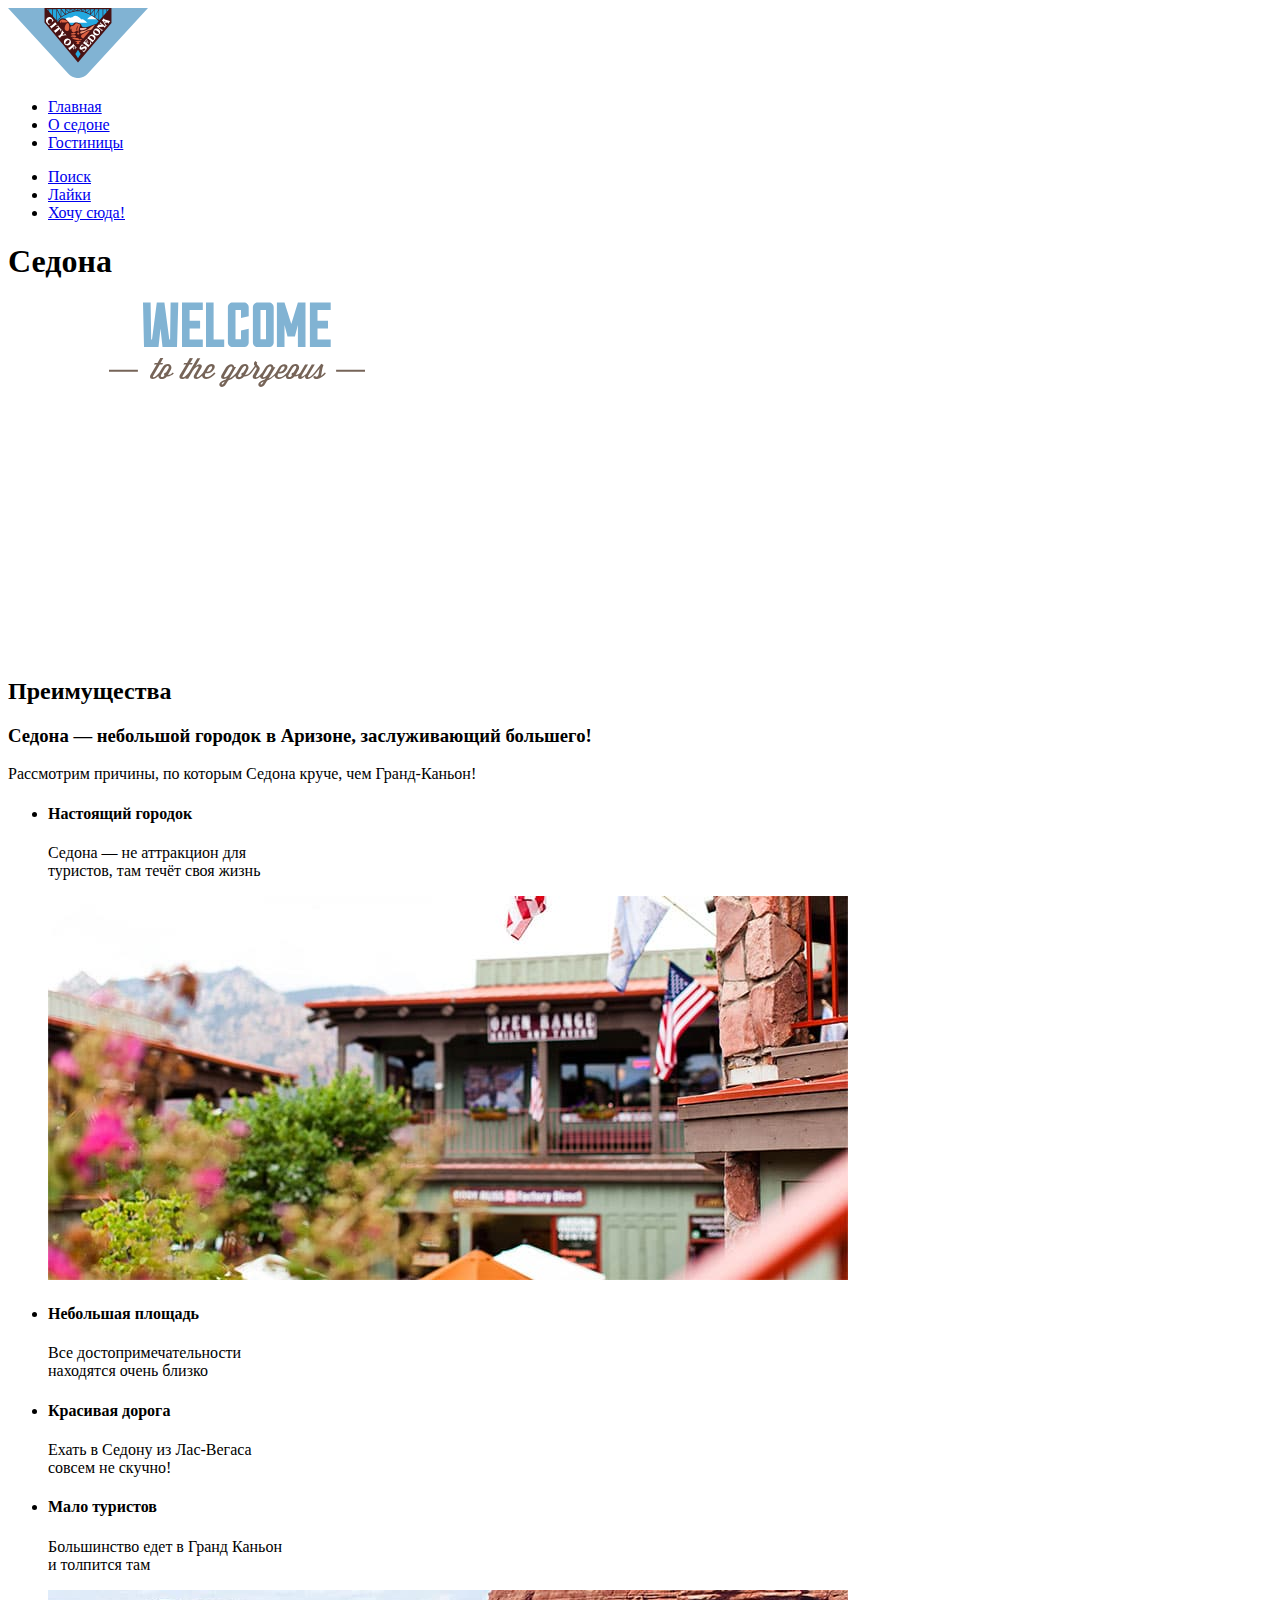
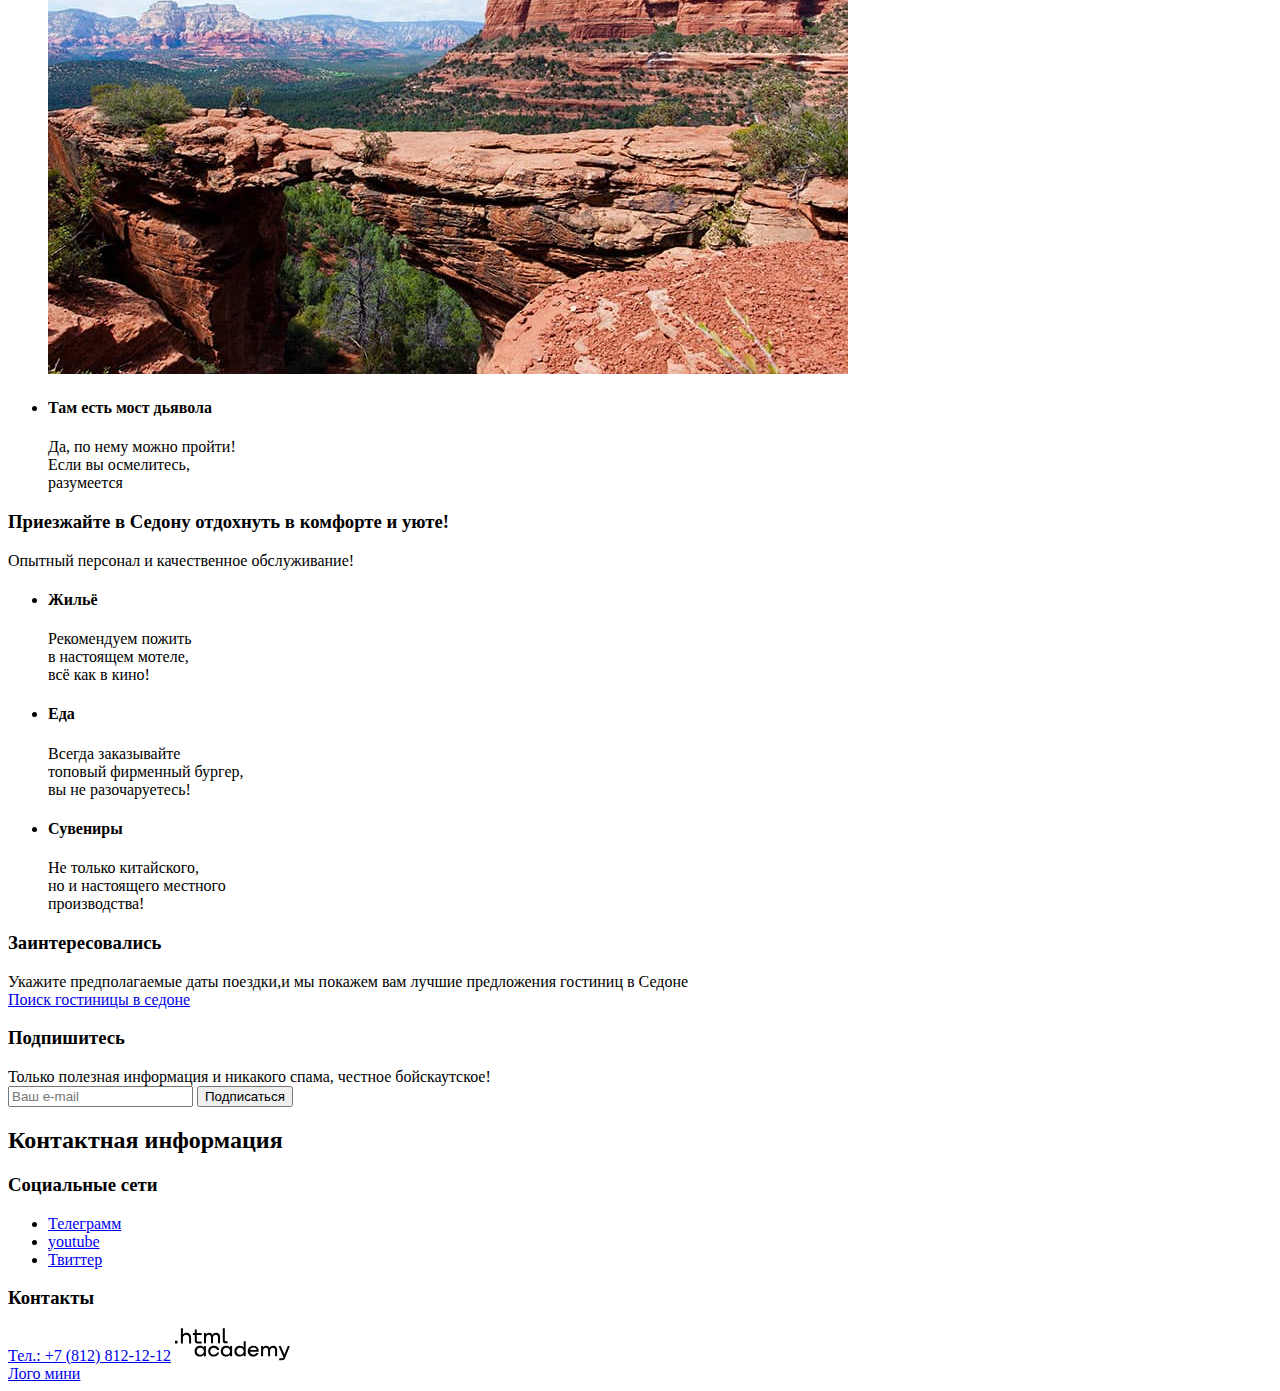
==== index.html @ f32f5dca "Добавляет картинку" ====
<!DOCTYPE html>
<html lang="ru">
  <head>
    <meta charset="utf-8" />
    <title>HTML Academy: Седона</title>
  </head>
  <body>
    <!-- Навигация -->
    <header class="page-header">
      <div>
        <a class="logo" href="https://htmlacademy.ru/"
          ><img
            src="/images/hero/logo.svg"
            weight="138px"
            hight="54px"
            alt="Логотип Седона"
        /></a>
      </div>
      <nav class="navigation">
        <ul class="navigation-list">
          <li class="navigation-item">
            <a class="navigation-link" href="https://htmlacademy.ru/"
              >Главная</a
            >
          </li>
          <li class="navigation-item">
            <a class="navigation-list" href="#">О седоне</a>
          </li>
          <li class="navigation-item">
            <a class="navigation-list" href="#">Гостиницы</a>
          </li>
        </ul>
        <ul class="navigation-list navigation-user">
          <li class="navigation-item">
            <a class="navigation-link" href="#"
              ><span class="visually-hidden">Поиск</span></a
            >
          </li>
          <li class="navigation-item">
            <a class="navigation-link" href="#">
              <span class="visually-hidden">Лайки</span>
            </a>
          </li>
          <li class="navigation-item button">
            <a class="navigation-link" href="#">Хочу сюда!</a>
          </li>
        </ul>
      </nav>
    </header>
    <main class="main-index">
      <!-- Логотип-->
      <h1 class="visually-hidden">Седона</h1>
      <img
        class="logo"
        src="/images/hero/welcome.svg"
        weight="458px"
        hight="352px"
        alt="Welcom to the gorgeous Sedona"
      />
      <!-- Заголовок1 -->
      <h2 class="visually-hidden">Преимущества</h2>
      <h3 class="title">
        Седона — небольшой городок в Аризоне, заслуживающий большего!
      </h3>
      <span class="reasons"
        >Рассмотрим причины, по которым Седона круче, чем Гранд-Каньон!</span
      >
      <!-- Преимущества -->

      <ul class="advantages-list">
        <li class="advantages-item">
          <h4 class="advantages-title">Настоящий городок</h4>
          <p class="advantages-description">
            Седона — не аттракцион для<br />
            туристов, там течёт своя жизнь
          </p>
          <img
            class="picture-1"
            src="/images/advantages/photo-1.jpg"
            weight="800px"
            hight="384px"
            alt="Городок"
          />
        </li>
        <li class="advantages-item">
          <h4 class="advantages-title">Небольшая площадь</h4>
          <p class="advantages-description">
            Все достопримечательности<br />
            находятся очень близко
          </p>
        </li>
        <li class="advantages-item">
          <h4 class="advantages-title">Красивая дорога</h4>
          <p class="advantages-description">
            Ехать в Седону из Лас-Вегаса<br />
            совсем не скучно!
          </p>
        </li>
        <li class="advantages-item">
          <h4 class="advantages-title">Мало туристов</h4>
          <p class="advantages-description">
            Большинство едет в Гранд Каньон<br />
            и толпится там
          </p>
          <img
            class="picture-2"
            src="/images/advantages/photo-2.jpg"
            weight="800px"
            hight="385px"
            alt="Мость дьявола"
          />
        </li>
        <li class="advantages-item">
          <h4 class="advantages-title">Там есть мост дьявола</h4>
          <p class="advantages-description">
            Да, по нему можно пройти!<br />
            Если вы осмелитесь,<br />
            разумеется
          </p>
        </li>
      </ul>
      <!-- Заголовок2 -->
      <h3 class="title">Приезжайте в Седону отдохнуть в комфорте и уюте!</h3>
      <span class="reasons">Опытный персонал и качественное обслуживание!</span>
      <!-- Преимущества -->
      <ul class="advantages-list">
        <li class="advantages-item">
          <h4 class="advantages-title">Жильё</h4>
          <p class="advantages-description">
            Рекомендуем пожить<br />
            в настоящем мотеле,<br />
            всё как в кино!
          </p>
        </li>
        <li class="advantages-item">
          <h4 class="advantages-title">Еда</h4>
          <p class="advantages-description">
            Всегда заказывайте <br />топовый фирменный бургер,<br />
            вы не разочаруетесь!
          </p>
        </li>
        <li class="advantages-item">
          <h4 class="advantages-title">Сувениры</h4>
          <p class="advantages-description">
            Не только китайского,<br />
            но и настоящего местного <br />производства!
          </p>
        </li>
      </ul>
      <!-- Заголовок3 -->
      <h3 class="title">Заинтересовались</h3>
      <span class="reasons"
        >Укажите предполагаемые даты поездки,и мы покажем вам лучшие предложения
        гостиниц в Седоне</span
      >
      <div class="button">
        <a href="#">Поиск гостиницы в седоне</a>
      </div>
      <!-- Заголовок4 -->
      <h3 class="title">Подпишитесь</h3>
      <span class="reasons"
        >Только полезная информация и никакого спама, честное
        бойскаутское!</span
      >
      <div>
        <form action="https://echo.htmlacademy.ru">
          <input
            type="email"
            name="email"
            class="form-style"
            placeholder="Ваш e-mail"
            required
          />
          <button class="button newsletter-button" type="submit">
            <span class="visually-hidden">Подписаться</span>
          </button>
        </form>
      </div>
    </main>
    <!-- Футер -->
    <footer class="page-footer">
      <div class="footer-container">
        <h2 class="visually-hidden">Контактная информация</h2>
        <section class="footer-social">
          <h3 class="visually-hidden">Социальные сети</h3>
          <ul class="footer-social-list">
            <li class="footer-social-item">
              <a class="socials" href="https://t.me/htmlacademy">
                <span class="visually-hidden">Телеграмм</span>
              </a>
            </li>
            <li class="footer-social-item">
              <a
                class="socials"
                href="https://www.youtube.com/user/htmlacademyru"
              >
                <span class="visually-hidden">youtube</span>
              </a>
            </li>
            <li class="footer-social-item">
              <a class="socials" href="https://twitter.com/htmlacademy_ru">
                <span class="visually-hidden">Твиттер</span>
              </a>
            </li>
          </ul>
        </section>
        <section class="footer-contacts">
          <h3 class="visually-hidden">Контакты</h3>
          <a class="contacts-phone" href="tel:+78128121212"
            >Тел.: +7 (812) 812-12-12</a
          >
          <a class="html-academy-image-link" href="https://htmlacademy.ru/">
            <img
              src="/images/footer/Logo-down.svg"
              width="115px"
              height="33px"
              alt="Логотип внизу страницы"
            />
            <div class="visually-hidden">Лого мини</div></a
          >
        </section>
      </div>
    </footer>
  </body>
</html>
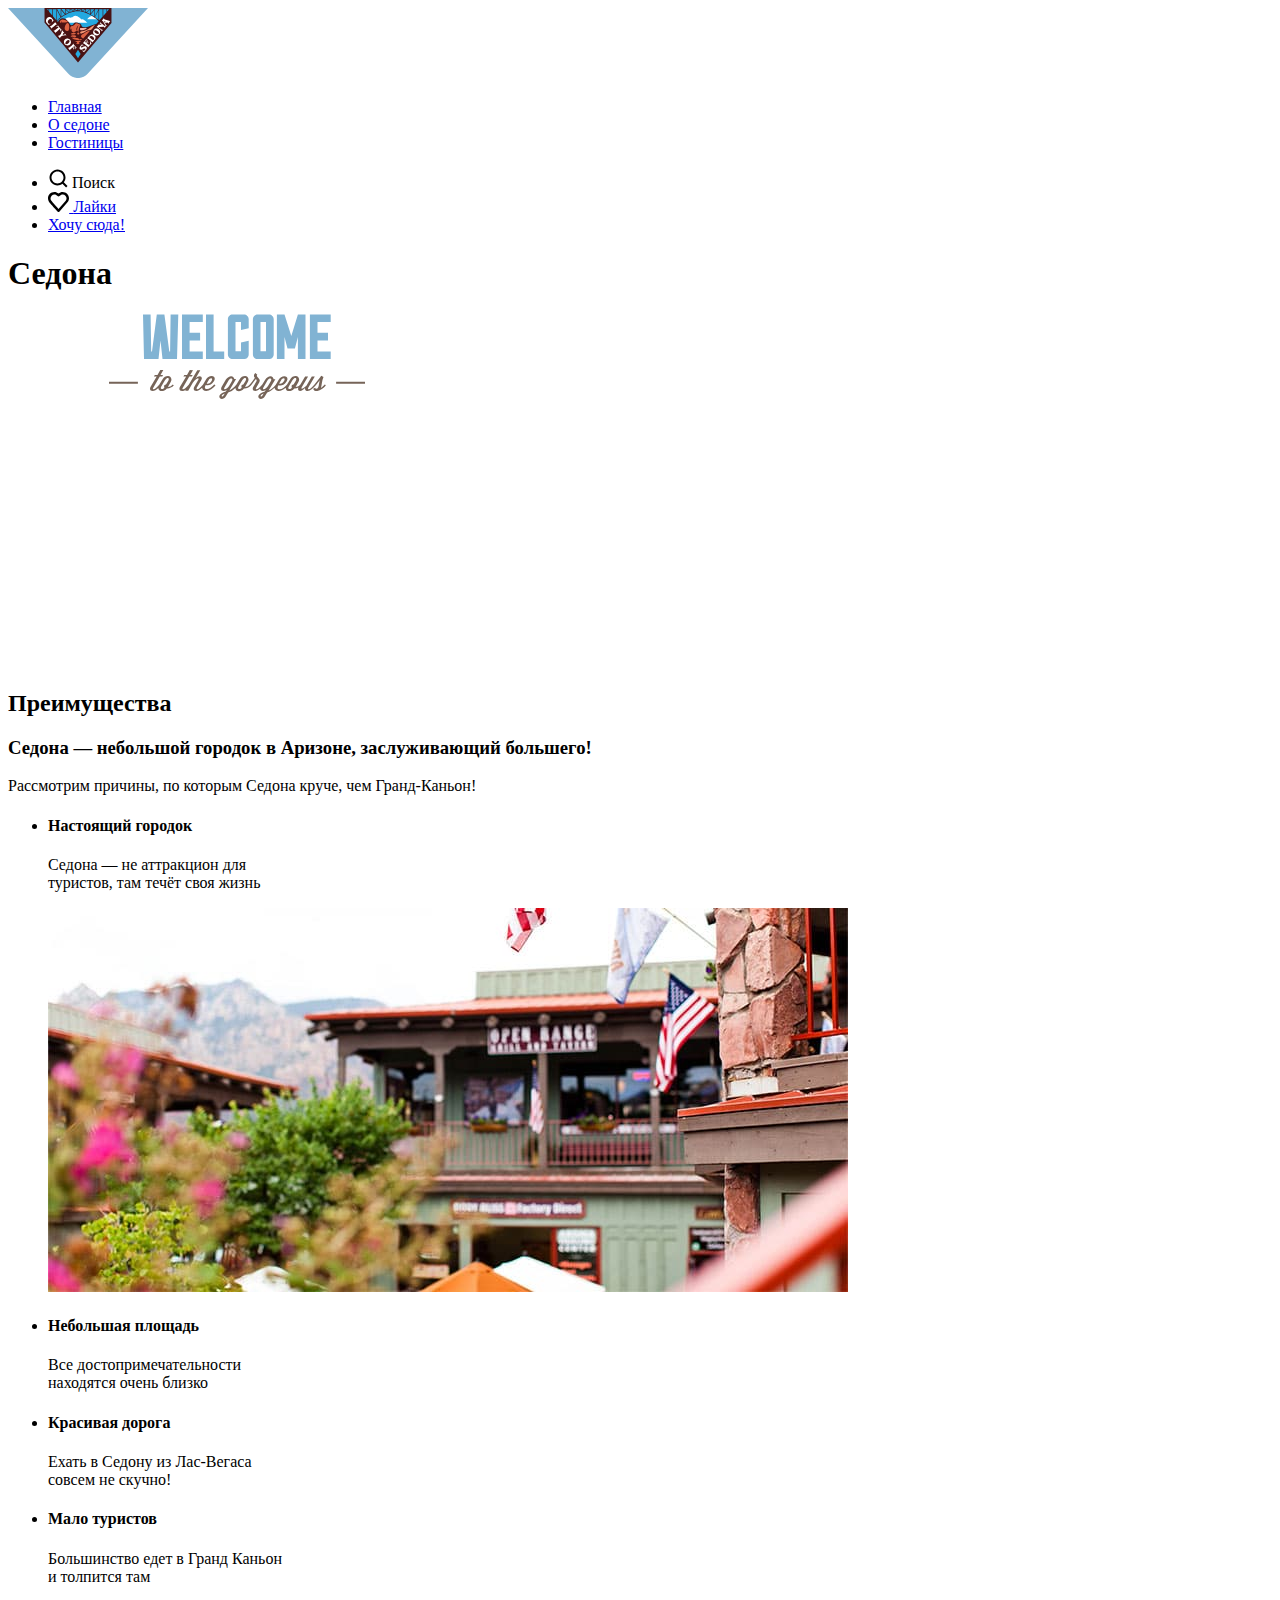
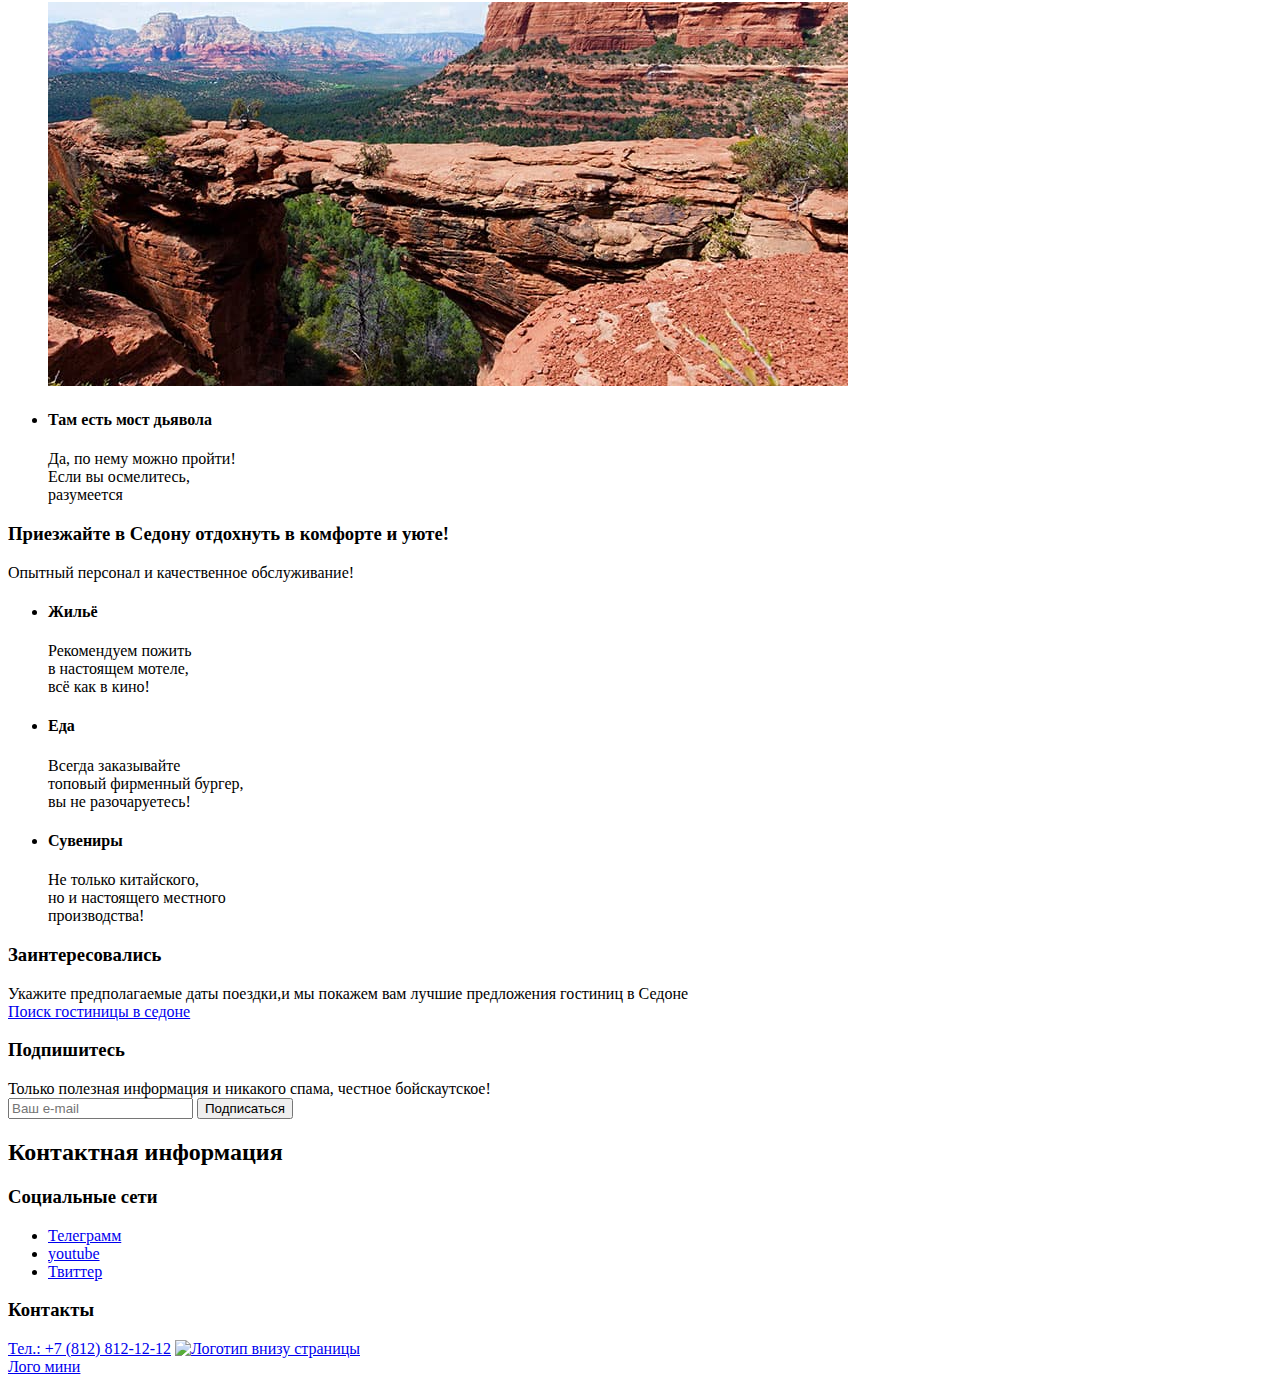
==== commit 2e75c8a9: "Добавляет картинки после комментарий" ====
--- a/index.html
+++ b/index.html
@@ -32,12 +32,24 @@
         </ul>
         <ul class="navigation-list navigation-user">
           <li class="navigation-item">
-            <a class="navigation-link" href="#"
-              ><span class="visually-hidden">Поиск</span></a
+            <a class="navigation-link" href="#"></a>
+              <img
+                src="/images/hero/search.svg"
+                wight="20px"
+                height="20px"
+                alt="Поиск"
+              />
+              <span class="visually-hidden">Поиск</span></a
             >
           </li>
           <li class="navigation-item">
             <a class="navigation-link" href="#">
+              <img
+              src="/images/hero/heart.svg"
+              wight="20px"
+              height="20px"
+              alt="Лайки"
+            />
               <span class="visually-hidden">Лайки</span>
             </a>
           </li>
@@ -211,7 +223,7 @@
           >
           <a class="html-academy-image-link" href="https://htmlacademy.ru/">
             <img
-              src="/images/footer/Logo-down.svg"
+              src="/images/footer/logo-down.svg"
               width="115px"
               height="33px"
               alt="Логотип внизу страницы"
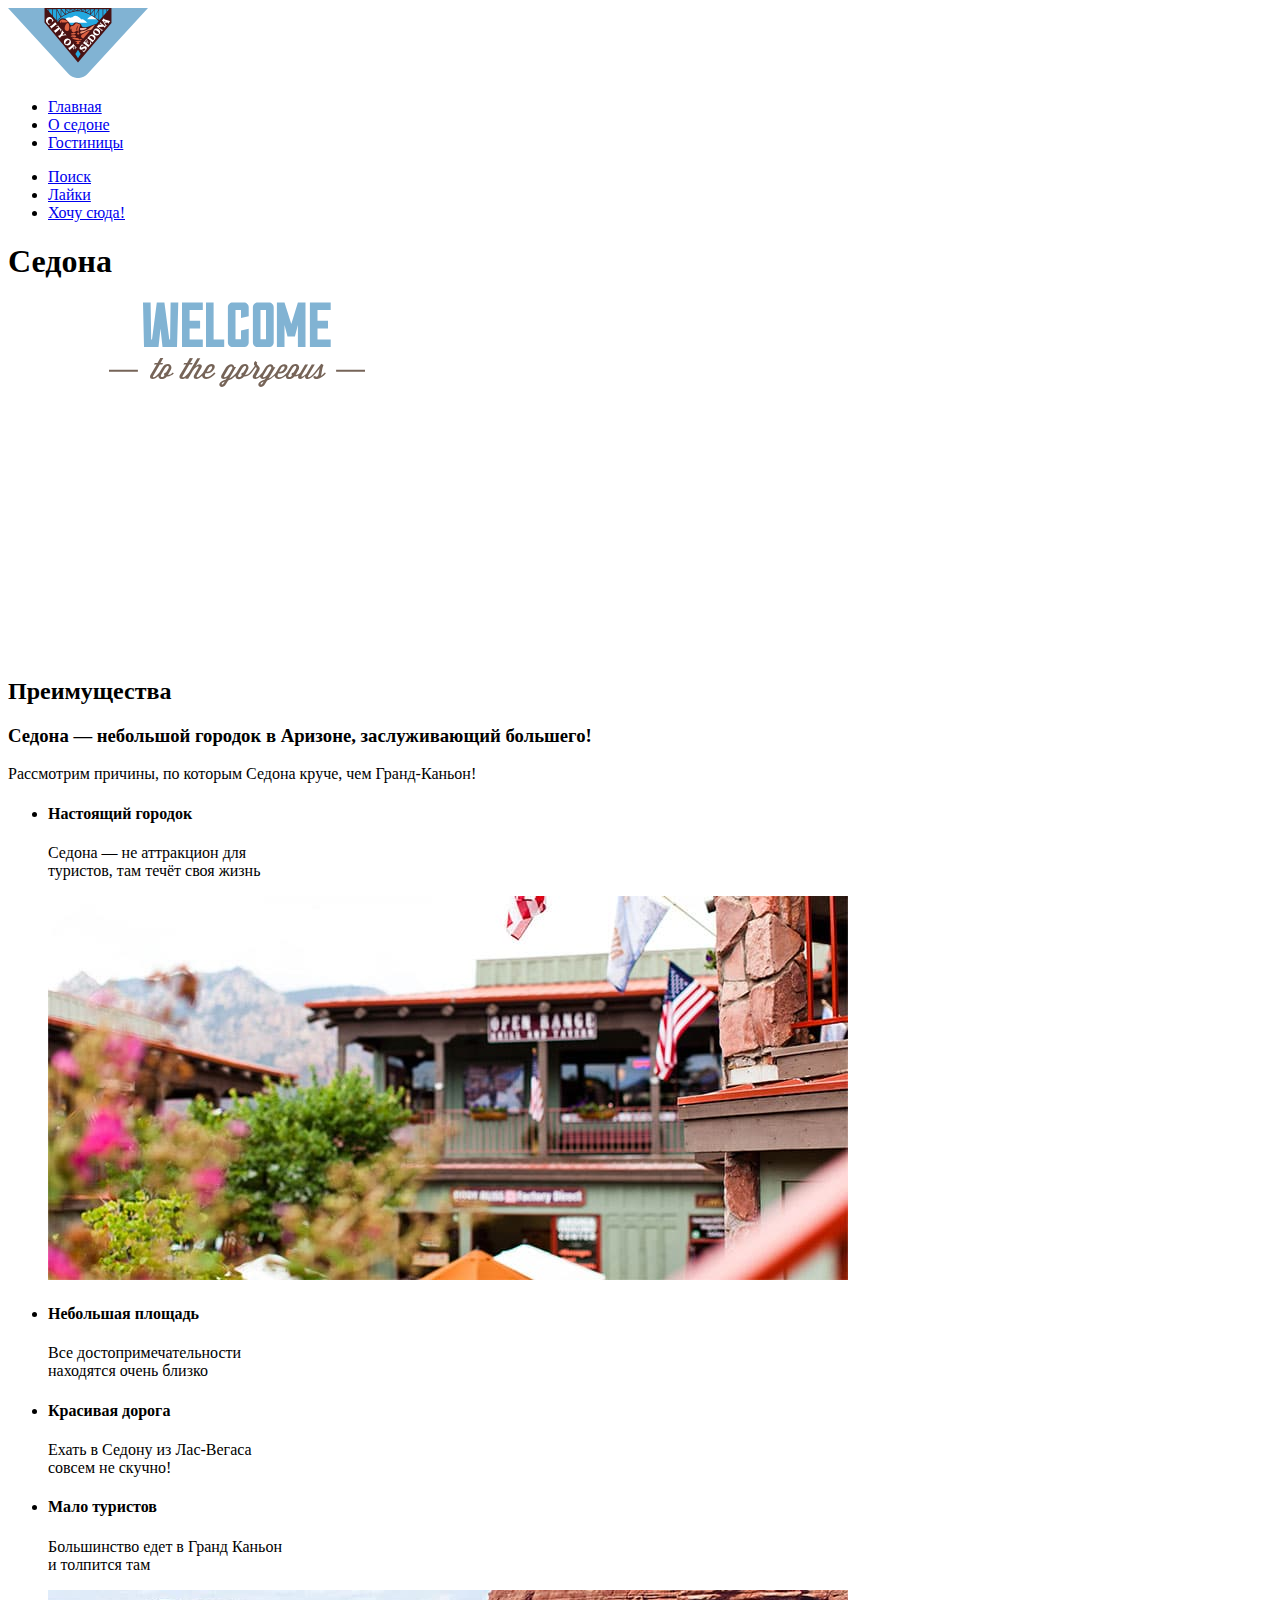
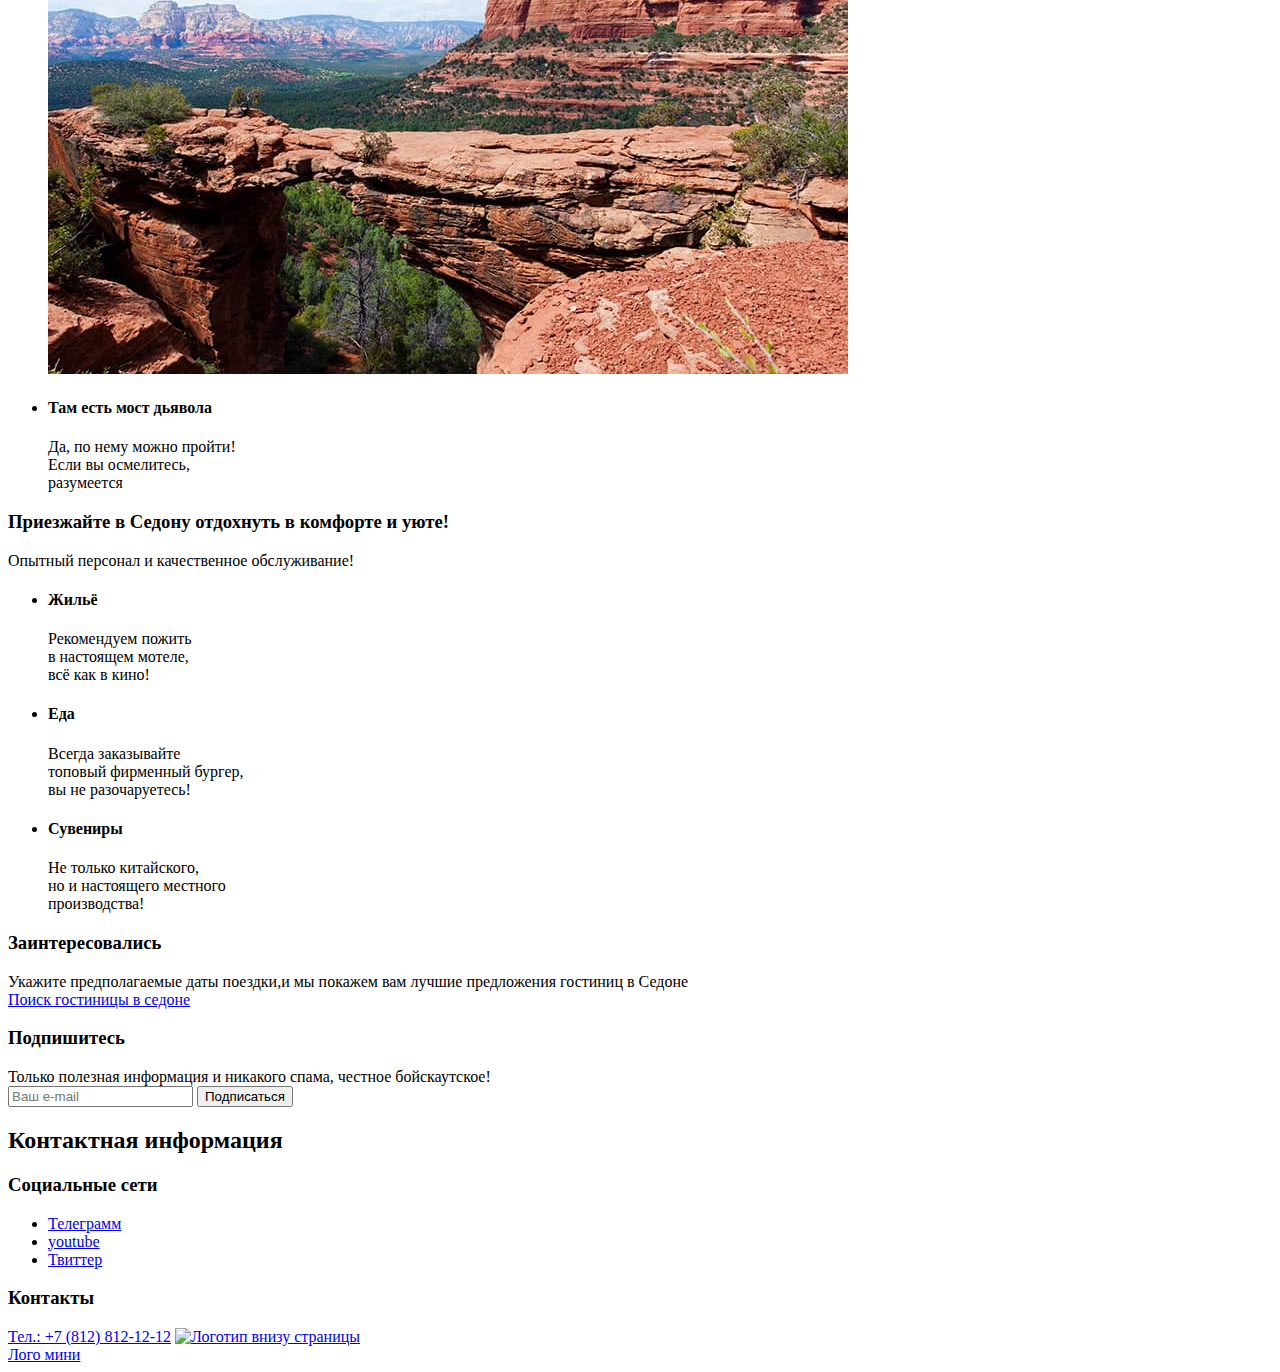
==== commit f040ec62: "Merge pull request #2 from VictoriaMarsV/master" ====
--- a/index.html
+++ b/index.html
@@ -32,24 +32,12 @@
         </ul>
         <ul class="navigation-list navigation-user">
           <li class="navigation-item">
-            <a class="navigation-link" href="#"></a>
-              <img
-                src="/images/hero/search.svg"
-                wight="20px"
-                height="20px"
-                alt="Поиск"
-              />
+            <a class="navigation-link" href="#">
               <span class="visually-hidden">Поиск</span></a
             >
           </li>
           <li class="navigation-item">
             <a class="navigation-link" href="#">
-              <img
-              src="/images/hero/heart.svg"
-              wight="20px"
-              height="20px"
-              alt="Лайки"
-            />
               <span class="visually-hidden">Лайки</span>
             </a>
           </li>
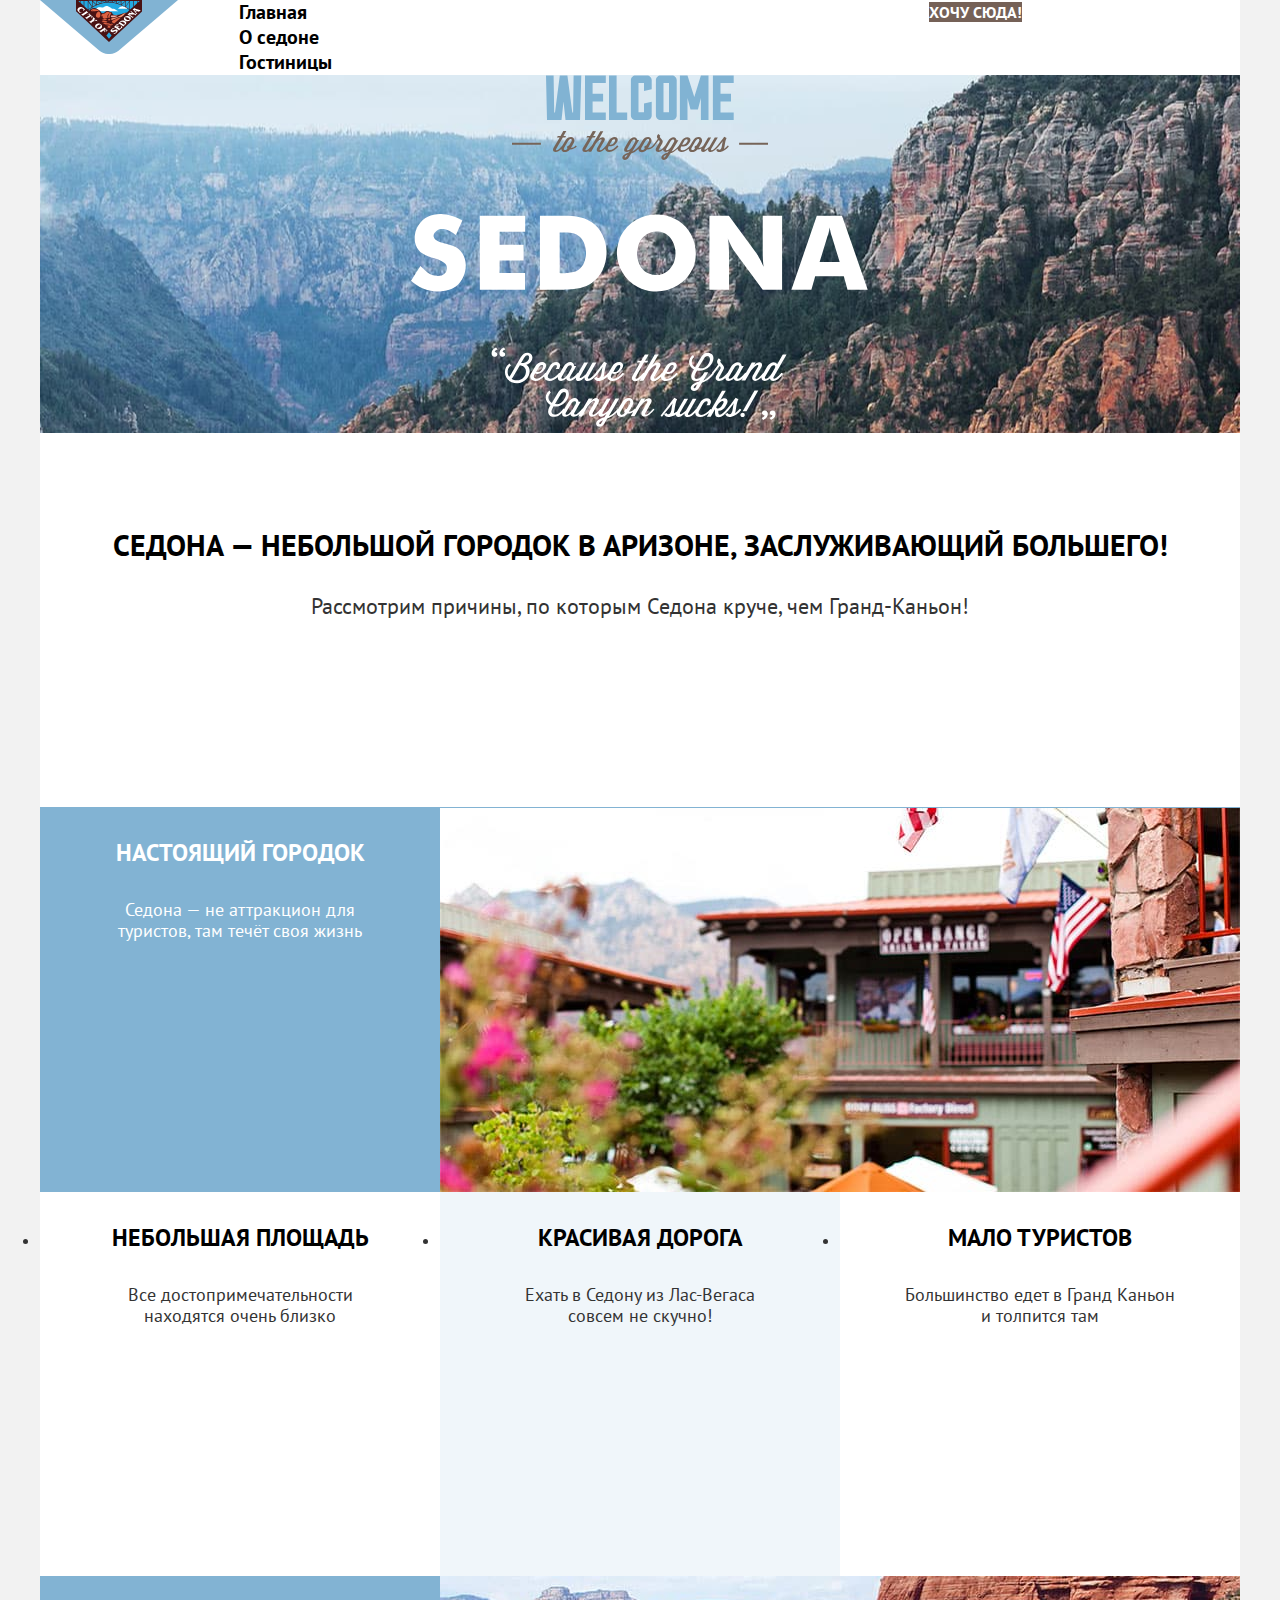
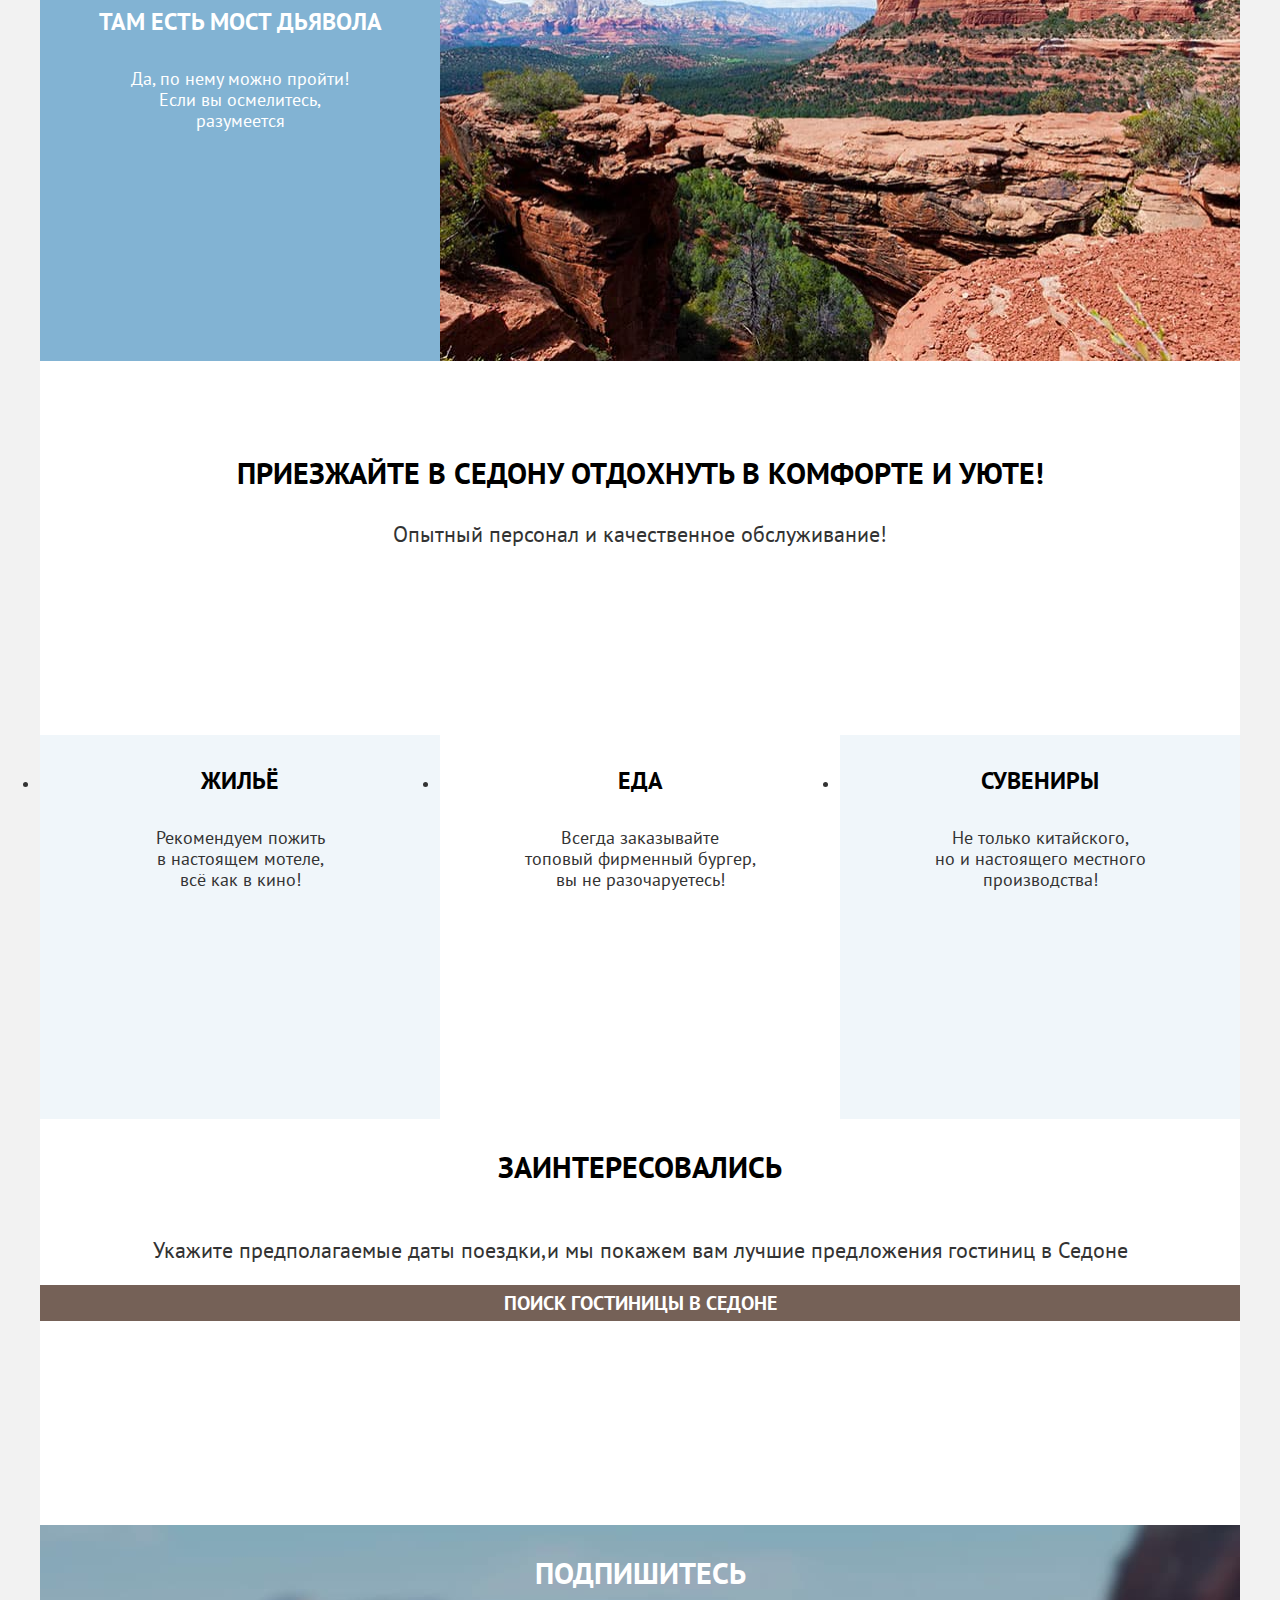
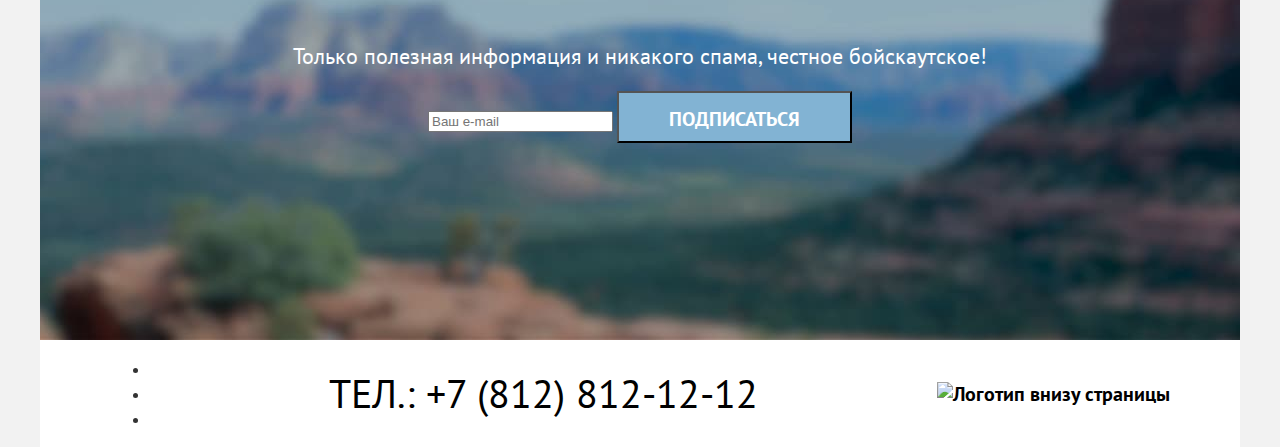
==== commit e2cf4fe4: "Делает сетка плюс исправляет базовую стилизацию" ====
--- a/index.html
+++ b/index.html
@@ -2,224 +2,254 @@
 <html lang="ru">
   <head>
     <meta charset="utf-8" />
+    <link rel="stylesheet" href="styles/styles.css" />
     <title>HTML Academy: Седона</title>
   </head>
   <body>
-    <!-- Навигация -->
-    <header class="page-header">
-      <div>
+    <div class="container">
+      <!-- Навигация -->
+      <header class="page-header">
         <a class="logo" href="https://htmlacademy.ru/"
           ><img
             src="/images/hero/logo.svg"
-            weight="138px"
-            hight="54px"
+            width="138px"
+            height="54px"
             alt="Логотип Седона"
         /></a>
-      </div>
-      <nav class="navigation">
-        <ul class="navigation-list">
-          <li class="navigation-item">
-            <a class="navigation-link" href="https://htmlacademy.ru/"
-              >Главная</a
+        <nav class="navigation">
+          <ul class="navigation-list">
+            <li class="navigation-item">
+              <a class="navigation-link" href="https://htmlacademy.ru/"
+                >Главная</a
+              >
+            </li>
+            <li class="navigation-item">
+              <a class="navigation-link" href="#">О седоне</a>
+            </li>
+            <li class="navigation-item">
+              <a class="navigation-link" href="#">Гостиницы</a>
+            </li>
+          </ul>
+          <ul class="navigation-list navigation-user">
+            <li class="navigation-item">
+              <a class="navigation-link" href="#">
+                <span class="visually-hidden">Поиск</span></a
+              >
+            </li>
+            <li class="navigation-item">
+              <a class="navigation-link" href="#">
+                <span class="visually-hidden">Лайки</span>
+              </a>
+            </li>
+            <li class="navigation-item">
+              <a class="navigation-link button" href="#">Хочу сюда!</a>
+            </li>
+          </ul>
+        </nav>
+      </header>
+      <main class="main-index main-container">
+        <div class="page-container">
+          <!-- Логотип-->
+          <h1 class="visually-hidden">Седона</h1>
+          <div class="hero">
+            <img
+              class="main-logo"
+              src="/images/hero/welcome.svg"
+              width="458px"
+              height="352px"
+              alt="Welcom to the gorgeous Sedona"
+            />
+          </div>
+          <!-- Заголовок1 -->
+          <div class="header-resons">
+            <h2 class="visually-hidden">Преимущества</h2>
+            <h3 class="title">
+              Седона — небольшой городок в Аризоне, заслуживающий большего!
+            </h3>
+            <p class="reasons">
+              Рассмотрим причины, по которым Седона круче, чем Гранд-Каньон!
+            </p>
+          </div>
+          <!-- Преимущества -->
+
+          <ul class="advantages-list">
+            <li class="advantages-item blue-box advantages-photo">
+              <div class="advantages-photo-text">
+                <h4 class="advantages-title">Настоящий городок</h4>
+                <p class="advantages-description">
+                  Седона — не аттракцион для<br />
+                  туристов, там течёт своя жизнь
+                </p>
+              </div>
+              <img
+                class="picture-1"
+                src="/images/advantages/photo-1.jpg"
+                width="800px"
+                height="384px"
+                alt="Городок"
+              />
+            </li>
+            <li class="advantages-item">
+              <h4 class="advantages-title black-title">Небольшая площадь</h4>
+              <p class="advantages-description">
+                Все достопримечательности<br />
+                находятся очень близко
+              </p>
+            </li>
+            <li class="advantages-item light-blue-box">
+              <h4 class="advantages-title black-title">Красивая дорога</h4>
+              <p class="advantages-description">
+                Ехать в Седону из Лас-Вегаса<br />
+                совсем не скучно!
+              </p>
+            </li>
+            <li class="advantages-item">
+              <h4 class="advantages-title black-title">Мало туристов</h4>
+              <p class="advantages-description">
+                Большинство едет в Гранд Каньон<br />
+                и толпится там
+              </p>
+            </li>
+            <li class="advantages-item blue-box advantages-photo">
+              <div class="advantages-photo-text">
+                <h4 class="advantages-title">Там есть мост дьявола</h4>
+                <p class="advantages-description">
+                  Да, по нему можно пройти!<br />
+                  Если вы осмелитесь,<br />
+                  разумеется
+                </p>
+              </div>
+              <img
+                class="picture-2"
+                src="/images/advantages/photo-2.jpg"
+                width="800px"
+                height="385px"
+                alt="Мость дьявола"
+              />
+            </li>
+          </ul>
+          <!-- Заголовок2 -->
+          <div class="header-resons">
+            <h3 class="title black-title">
+              Приезжайте в Седону отдохнуть в комфорте и уюте!
+            </h3>
+            <p class="reasons">Опытный персонал и качественное обслуживание!</p>
+          </div>
+          <!-- Преимущества -->
+          <ul class="advantages-list">
+            <li class="advantages-item light-blue-box">
+              <h4 class="advantages-title black-title">Жильё</h4>
+              <p class="advantages-description">
+                Рекомендуем пожить<br />
+                в настоящем мотеле,<br />
+                всё как в кино!
+              </p>
+            </li>
+            <li class="advantages-item">
+              <h4 class="advantages-title black-title">Еда</h4>
+              <p class="advantages-description">
+                Всегда заказывайте <br />топовый фирменный бургер,<br />
+                вы не разочаруетесь!
+              </p>
+            </li>
+            <li class="advantages-item light-blue-box">
+              <h4 class="advantages-title black-title">Сувениры</h4>
+              <p class="advantages-description">
+                Не только китайского,<br />
+                но и настоящего местного <br />производства!
+              </p>
+            </li>
+          </ul>
+          <!-- Заголовок3 -->
+          <section class="main-subscribe">
+            <h3 class="title black-title">Заинтересовались</h3>
+            <p class="reasons">
+              Укажите предполагаемые даты поездки,и мы покажем вам лучшие
+              предложения гостиниц в Седоне
+            </p>
+
+              <a class="navigation-link button button-search" href="#"
+                >Поиск гостиницы в седоне</a
+              >
+
+          </section>
+          <!-- Заголовок4 -->
+          <section class ="section-subscribe">
+          <h3 class="title title-wight">Подпишитесь</h3>
+          <p class="reasons title-wight">
+            Только полезная информация и никакого спама, честное бойскаутское!
+          </p>
+          <div>
+            <form action="https://echo.htmlacademy.ru">
+              <input
+                type="email"
+                name="email"
+                class="form-style"
+                placeholder="Ваш e-mail"
+                required
+              />
+              <button class="newsletter-button" type="submit">
+                Подписаться
+              </button>
+            </form>
+          </div>
+        </div>
+      </section>
+      </main>
+      <!-- Футер -->
+      <footer class="page-footer">
+        <div class="footer-container">
+          <h2 class="visually-hidden">Контактная информация</h2>
+          <section class="footer-social">
+            <h3 class="visually-hidden">Социальные сети</h3>
+            <ul class="footer-social-list">
+              <li class="footer-social-item">
+                <a
+                  class="navigation-link socials"
+                  href="https://t.me/htmlacademy"
+                >
+                  <span class="visually-hidden">Телеграмм</span>
+                </a>
+              </li>
+              <li class="footer-social-item">
+                <a
+                  class="navigation-link socials"
+                  href="https://www.youtube.com/user/htmlacademyru"
+                >
+                  <span class="visually-hidden">youtube</span>
+                </a>
+              </li>
+              <li class="footer-social-item">
+                <a
+                  class="navigation-link socials"
+                  href="https://twitter.com/htmlacademy_ru"
+                >
+                  <span class="visually-hidden">Твиттер</span>
+                </a>
+              </li>
+            </ul>
+          </section>
+          <div class="footer-contacts">
+            <h3 class="visually-hidden">Контакты</h3>
+            <a class="contacts-phone" href="tel:+78128121212"
+              >Тел.: +7 (812) 812-12-12</a
             >
-          </li>
-          <li class="navigation-item">
-            <a class="navigation-list" href="#">О седоне</a>
-          </li>
-          <li class="navigation-item">
-            <a class="navigation-list" href="#">Гостиницы</a>
-          </li>
-        </ul>
-        <ul class="navigation-list navigation-user">
-          <li class="navigation-item">
-            <a class="navigation-link" href="#">
-              <span class="visually-hidden">Поиск</span></a
+            <a
+              class="navigation-link html-academy-image-link"
+              href="https://htmlacademy.ru/"
             >
-          </li>
-          <li class="navigation-item">
-            <a class="navigation-link" href="#">
-              <span class="visually-hidden">Лайки</span>
-            </a>
-          </li>
-          <li class="navigation-item button">
-            <a class="navigation-link" href="#">Хочу сюда!</a>
-          </li>
-        </ul>
-      </nav>
-    </header>
-    <main class="main-index">
-      <!-- Логотип-->
-      <h1 class="visually-hidden">Седона</h1>
-      <img
-        class="logo"
-        src="/images/hero/welcome.svg"
-        weight="458px"
-        hight="352px"
-        alt="Welcom to the gorgeous Sedona"
-      />
-      <!-- Заголовок1 -->
-      <h2 class="visually-hidden">Преимущества</h2>
-      <h3 class="title">
-        Седона — небольшой городок в Аризоне, заслуживающий большего!
-      </h3>
-      <span class="reasons"
-        >Рассмотрим причины, по которым Седона круче, чем Гранд-Каньон!</span
-      >
-      <!-- Преимущества -->
-
-      <ul class="advantages-list">
-        <li class="advantages-item">
-          <h4 class="advantages-title">Настоящий городок</h4>
-          <p class="advantages-description">
-            Седона — не аттракцион для<br />
-            туристов, там течёт своя жизнь
-          </p>
-          <img
-            class="picture-1"
-            src="/images/advantages/photo-1.jpg"
-            weight="800px"
-            hight="384px"
-            alt="Городок"
-          />
-        </li>
-        <li class="advantages-item">
-          <h4 class="advantages-title">Небольшая площадь</h4>
-          <p class="advantages-description">
-            Все достопримечательности<br />
-            находятся очень близко
-          </p>
-        </li>
-        <li class="advantages-item">
-          <h4 class="advantages-title">Красивая дорога</h4>
-          <p class="advantages-description">
-            Ехать в Седону из Лас-Вегаса<br />
-            совсем не скучно!
-          </p>
-        </li>
-        <li class="advantages-item">
-          <h4 class="advantages-title">Мало туристов</h4>
-          <p class="advantages-description">
-            Большинство едет в Гранд Каньон<br />
-            и толпится там
-          </p>
-          <img
-            class="picture-2"
-            src="/images/advantages/photo-2.jpg"
-            weight="800px"
-            hight="385px"
-            alt="Мость дьявола"
-          />
-        </li>
-        <li class="advantages-item">
-          <h4 class="advantages-title">Там есть мост дьявола</h4>
-          <p class="advantages-description">
-            Да, по нему можно пройти!<br />
-            Если вы осмелитесь,<br />
-            разумеется
-          </p>
-        </li>
-      </ul>
-      <!-- Заголовок2 -->
-      <h3 class="title">Приезжайте в Седону отдохнуть в комфорте и уюте!</h3>
-      <span class="reasons">Опытный персонал и качественное обслуживание!</span>
-      <!-- Преимущества -->
-      <ul class="advantages-list">
-        <li class="advantages-item">
-          <h4 class="advantages-title">Жильё</h4>
-          <p class="advantages-description">
-            Рекомендуем пожить<br />
-            в настоящем мотеле,<br />
-            всё как в кино!
-          </p>
-        </li>
-        <li class="advantages-item">
-          <h4 class="advantages-title">Еда</h4>
-          <p class="advantages-description">
-            Всегда заказывайте <br />топовый фирменный бургер,<br />
-            вы не разочаруетесь!
-          </p>
-        </li>
-        <li class="advantages-item">
-          <h4 class="advantages-title">Сувениры</h4>
-          <p class="advantages-description">
-            Не только китайского,<br />
-            но и настоящего местного <br />производства!
-          </p>
-        </li>
-      </ul>
-      <!-- Заголовок3 -->
-      <h3 class="title">Заинтересовались</h3>
-      <span class="reasons"
-        >Укажите предполагаемые даты поездки,и мы покажем вам лучшие предложения
-        гостиниц в Седоне</span
-      >
-      <div class="button">
-        <a href="#">Поиск гостиницы в седоне</a>
-      </div>
-      <!-- Заголовок4 -->
-      <h3 class="title">Подпишитесь</h3>
-      <span class="reasons"
-        >Только полезная информация и никакого спама, честное
-        бойскаутское!</span
-      >
-      <div>
-        <form action="https://echo.htmlacademy.ru">
-          <input
-            type="email"
-            name="email"
-            class="form-style"
-            placeholder="Ваш e-mail"
-            required
-          />
-          <button class="button newsletter-button" type="submit">
-            <span class="visually-hidden">Подписаться</span>
-          </button>
-        </form>
-      </div>
-    </main>
-    <!-- Футер -->
-    <footer class="page-footer">
-      <div class="footer-container">
-        <h2 class="visually-hidden">Контактная информация</h2>
-        <section class="footer-social">
-          <h3 class="visually-hidden">Социальные сети</h3>
-          <ul class="footer-social-list">
-            <li class="footer-social-item">
-              <a class="socials" href="https://t.me/htmlacademy">
-                <span class="visually-hidden">Телеграмм</span>
-              </a>
-            </li>
-            <li class="footer-social-item">
-              <a
-                class="socials"
-                href="https://www.youtube.com/user/htmlacademyru"
-              >
-                <span class="visually-hidden">youtube</span>
-              </a>
-            </li>
-            <li class="footer-social-item">
-              <a class="socials" href="https://twitter.com/htmlacademy_ru">
-                <span class="visually-hidden">Твиттер</span>
-              </a>
-            </li>
-          </ul>
-        </section>
-        <section class="footer-contacts">
-          <h3 class="visually-hidden">Контакты</h3>
-          <a class="contacts-phone" href="tel:+78128121212"
-            >Тел.: +7 (812) 812-12-12</a
-          >
-          <a class="html-academy-image-link" href="https://htmlacademy.ru/">
-            <img
-              src="/images/footer/logo-down.svg"
-              width="115px"
-              height="33px"
-              alt="Логотип внизу страницы"
-            />
-            <div class="visually-hidden">Лого мини</div></a
-          >
-        </section>
-      </div>
-    </footer>
+          </div>
+              <img
+                src="/images/footer/logo-academy.svg"
+                width="115px"
+                height="33px"
+                alt="Логотип внизу страницы"
+              />
+              <div class="visually-hidden">Лого мини</div></a
+            >
+
+        </div>
+      </footer>
+    </div>
   </body>
 </html>
--- a/styles/styles.css
+++ b/styles/styles.css
@@ -0,0 +1,251 @@
+@font-face {
+  font-family: "PT Sans";
+  font-style: normal;
+  font-weight: 400;
+  src: url("../fonts/ptsans-400.woff2") format("woff2");
+  font-display: swap;
+}
+
+@font-face {
+  font-family: "PT Sans";
+  font-style: normal;
+  font-weight: 700;
+  src: url("../fonts/ptsans-700.woff2") format("woff2");
+  font-display: swap;
+}
+
+html {
+  height: 100%;
+}
+
+body {
+  margin: 0;
+  display: flex;
+  flex-direction: column;
+  min-height: 100%;
+  font-family: "PT Sans", sans-serif;
+  font-size: 16px;
+  line-height: 24px;
+  color: #333333;
+  background-color: #f2f2f2;
+}
+
+.container {
+  margin: 0 auto;
+  width: 1200px;
+  background: #ffffff;
+}
+
+.main-container {
+  flex-grow: 1;
+}
+
+.visually-hidden {
+  position: absolute;
+  width: 1px;
+  height: 1px;
+  margin: -1px;
+  padding: 0;
+  border: 0;
+  clip: rect(0, 0, 0, 0);
+  overflow: hidden;
+}
+/* Pages */
+.navigation-link {
+  font-family: "PT Sans", sans-serif;
+  font-weight: 700;
+  font-size: 20px;
+  line-height: 24px;
+  color: #000;
+  text-decoration: none;
+  text-align: center;
+}
+
+.button {
+  font-family: inherit;
+  font-size: 16px;
+  line-height: 20px;
+  font-weight: 700;
+  text-align: center;
+  color: #ffffff;
+  background-color: #756157;
+  text-decoration: none;
+  text-transform: uppercase;
+}
+
+.button-search {
+  font-size: 20px;
+  line-height: 36px;
+}
+
+.page-header {
+  display: flex;
+}
+
+.logo {
+  position: relative;
+}
+
+/* Navigation */
+.navigation {
+  display: flex;
+  width: 940px;
+  margin: 0 auto;
+}
+.navigation-list {
+  margin: 0;
+  padding: 0;
+  list-style: none;
+  width: 420px;
+}
+
+.navigation-user {
+  max-width: 250px;
+  margin-left: auto;
+}
+/* Main */
+.page-container {
+  width: 1200px;
+  margin: 0 auto;
+}
+/* Заголовки */
+.header-resons {
+  width: 1200px;
+  min-height: 246px;
+  padding: 64px 0px;
+}
+
+/* Hero */
+.hero {
+  background-image: url(/images/hero/index-background.jpg);
+  background-size: 100% auto;
+  background-repeat: no-repeat;
+  background-position: center;
+  text-align: center;
+}
+
+/* Advantages */
+
+.advantages-list {
+  margin: 0;
+  padding: 0;
+  text-align: center;
+  display: flex;
+  flex-wrap: wrap;
+}
+.title {
+  font-weight: 700;
+  font-size: 30px;
+  line-height: 36px;
+  text-align: center;
+  text-transform: uppercase;
+  color: #000000;
+}
+
+.black-title {
+  color: #000000;
+}
+
+.reasons {
+  font-size: 22px;
+  line-height: 26px;
+  text-align: center;
+  color: #333333;
+}
+
+.advantages-item {
+  align-items: center;
+  text-align: center;
+  width: 400px;
+  min-height: 384px;
+}
+
+.advantages-photo {
+  width: 1200px;
+  display: flex;
+}
+.advantages-photo-text {
+  width: 400px;
+  min-height: 385px;
+}
+
+.blue-box {
+  color: #ffffff;
+  background: #82b3d3;
+}
+
+.light-blue-box {
+  background: rgba(131, 179, 211, 0.12);
+}
+
+.advantages-title {
+  font-weight: 700;
+  font-size: 24px;
+  line-height: 28px;
+  text-transform: uppercase;
+}
+
+.advantages-description {
+  font-weight: 400;
+  font-size: 18px;
+  line-height: 21px;
+}
+/* Подписаться */
+.main-subscribe {
+  width: 1200px;
+  min-height: 406px;
+  display: flex;
+  flex-direction: column;
+}
+
+.section-subscribe {
+  width: 1200px;
+  min-height: 415px;
+  background-image: url(/images/advantages/subscribe.jpg);
+  display: flex;
+  flex-direction: column;
+  align-items: center;
+}
+.title-wight {
+  color: #ffffff;
+}
+
+/* Кнопка подписаться */
+.newsletter-button {
+  font-family: "PT Sans";
+  padding: 8px 50px;
+  height: 52px;
+  background: #82b3d3;
+  color: #ffffff;
+  font-weight: 700;
+  font-size: 20px;
+  line-height: 36px;
+  text-align: center;
+  text-transform: uppercase;
+}
+
+.main-subscribe {
+  background: #ffffff;
+}
+
+/* Footer */
+.footer-container {
+  display: flex;
+  width: 1060px;
+  margin: 0 auto;
+  flex-direction: row;
+  justify-content: space-between;
+  align-items: center;
+  padding: 0px;
+  gap: 40px;
+}
+
+.contacts-phone {
+  font-weight: 400;
+  font-size: 40px;
+  line-height: 40px;
+  text-align: center;
+  text-transform: uppercase;
+  color: #000000;
+  text-decoration: none;
+}
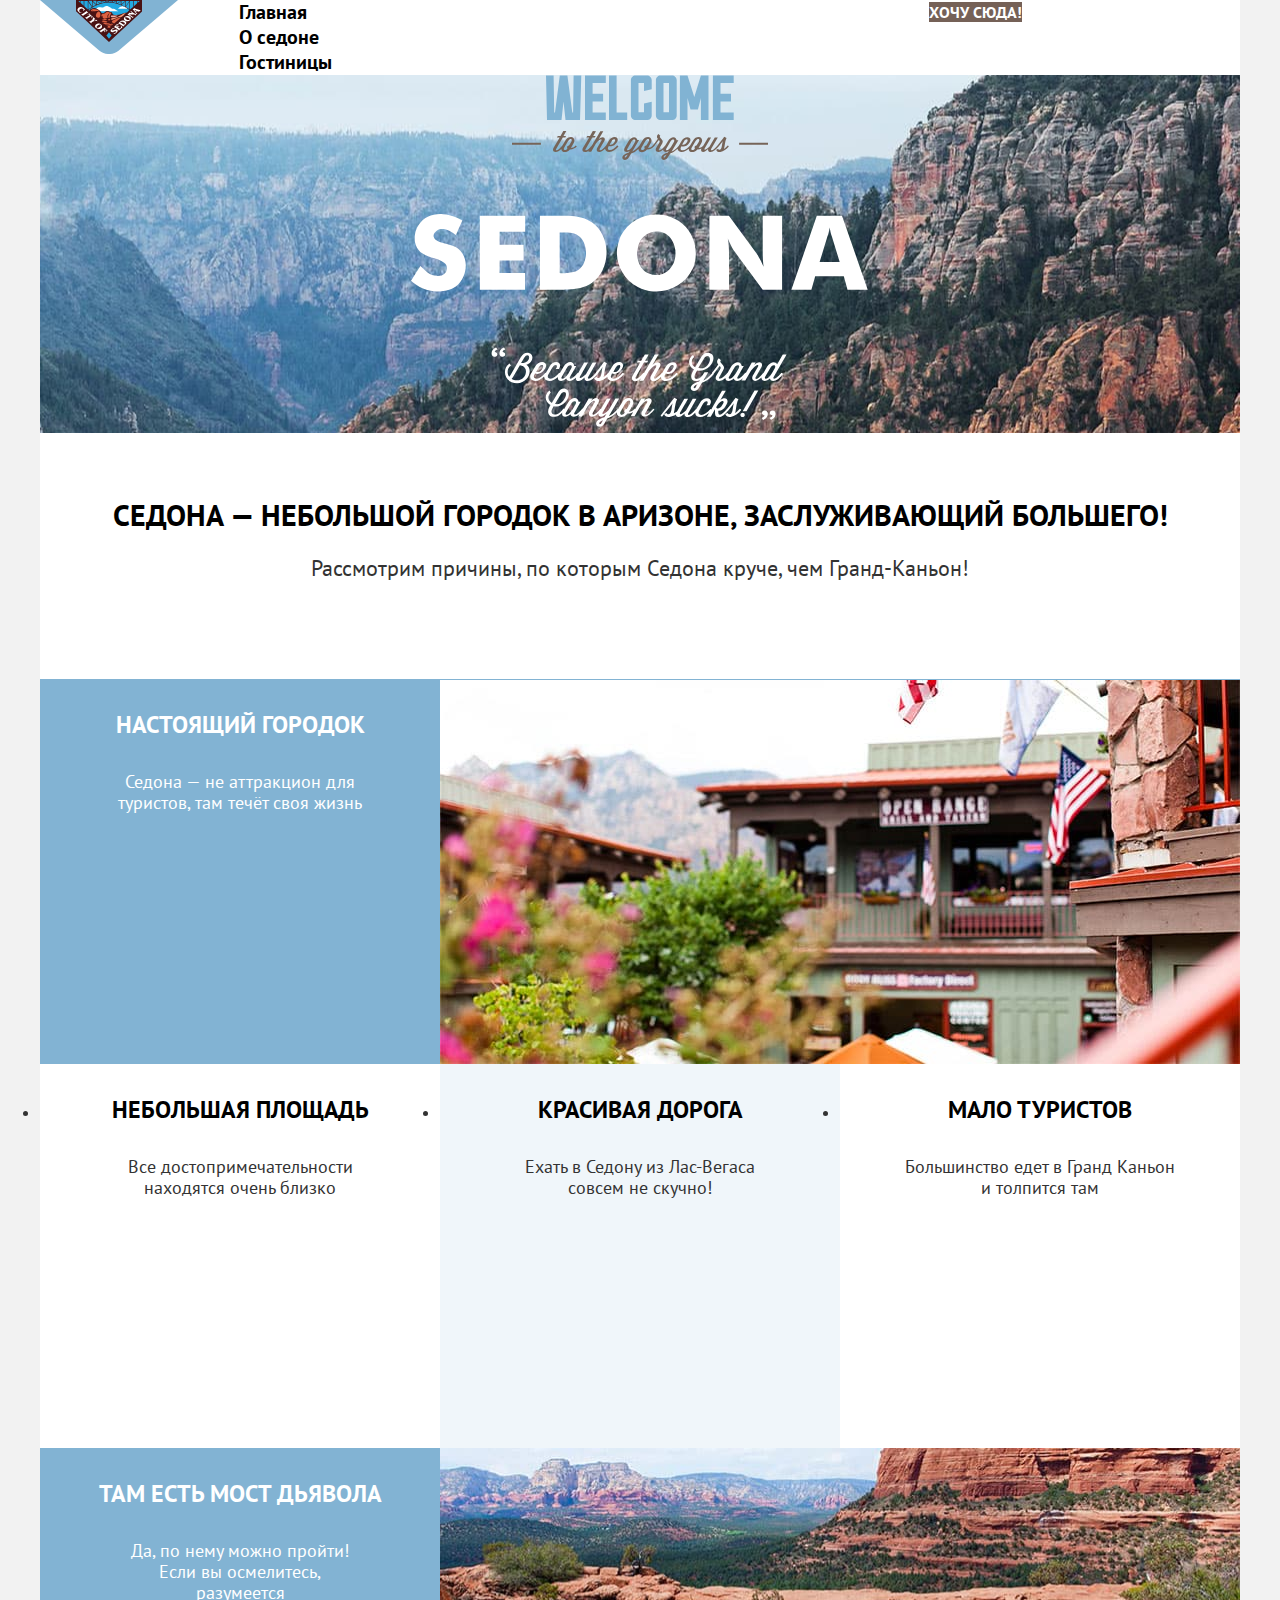
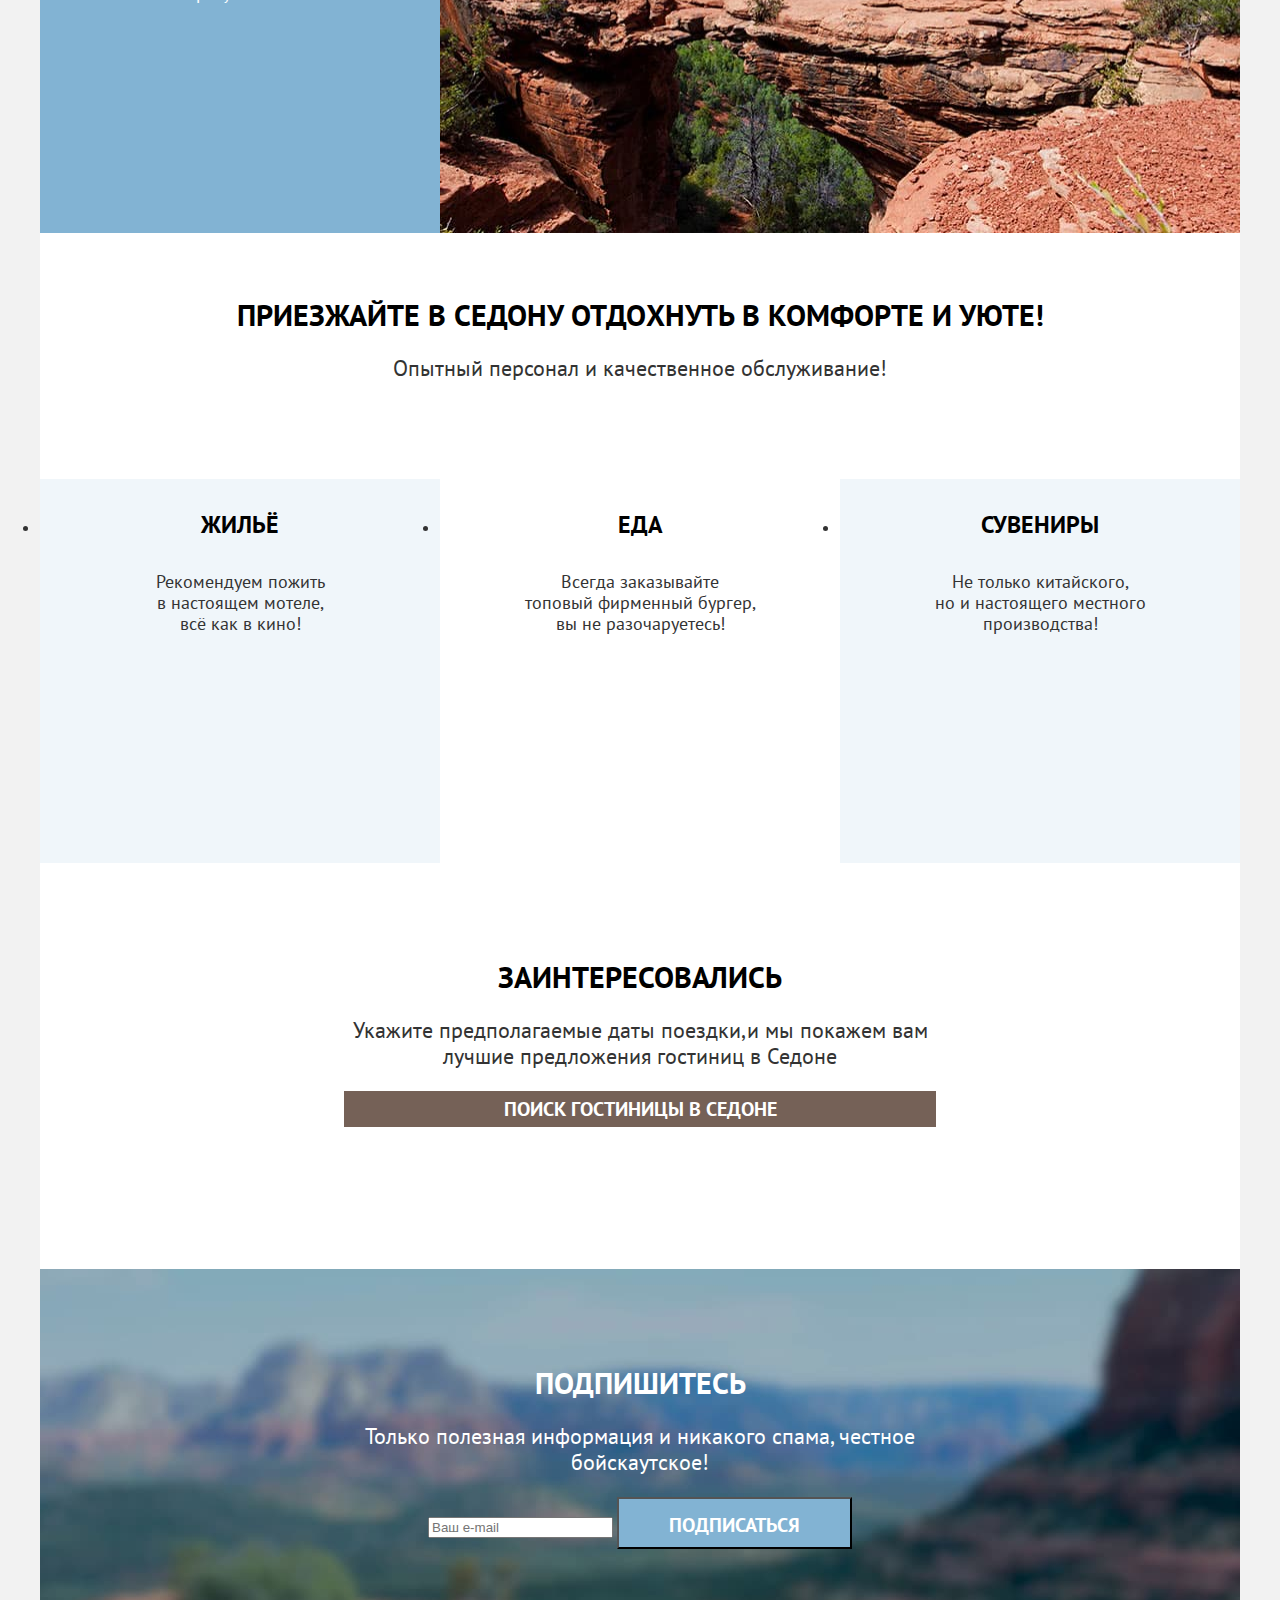
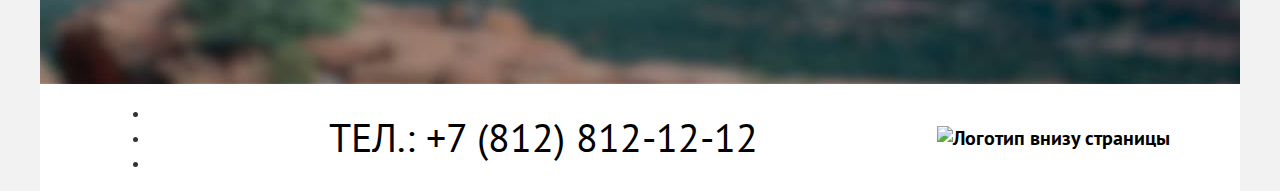
==== commit 720ff932: "Доделывает сетки" ====
--- a/index.html
+++ b/index.html
@@ -4,6 +4,7 @@
     <meta charset="utf-8" />
     <link rel="stylesheet" href="styles/styles.css" />
     <title>HTML Academy: Седона</title>
+
   </head>
   <body>
     <div class="container">
--- a/styles/styles.css
+++ b/styles/styles.css
@@ -13,9 +13,15 @@
   src: url("../fonts/ptsans-700.woff2") format("woff2");
   font-display: swap;
 }
+*,
+*:before,
+*:after {
+  box-sizing: inherit;
+}
 
 html {
   height: 100%;
+  box-sizing: border-box;
 }
 
 body {
@@ -140,6 +146,8 @@
   text-align: center;
   text-transform: uppercase;
   color: #000000;
+  margin: 0;
+  padding: 0;
 }
 
 .black-title {
@@ -196,6 +204,7 @@
   min-height: 406px;
   display: flex;
   flex-direction: column;
+  padding: 96px 304px;
 }
 
 .section-subscribe {
@@ -205,6 +214,7 @@
   display: flex;
   flex-direction: column;
   align-items: center;
+  padding: 96px 258px 104px;
 }
 .title-wight {
   color: #ffffff;
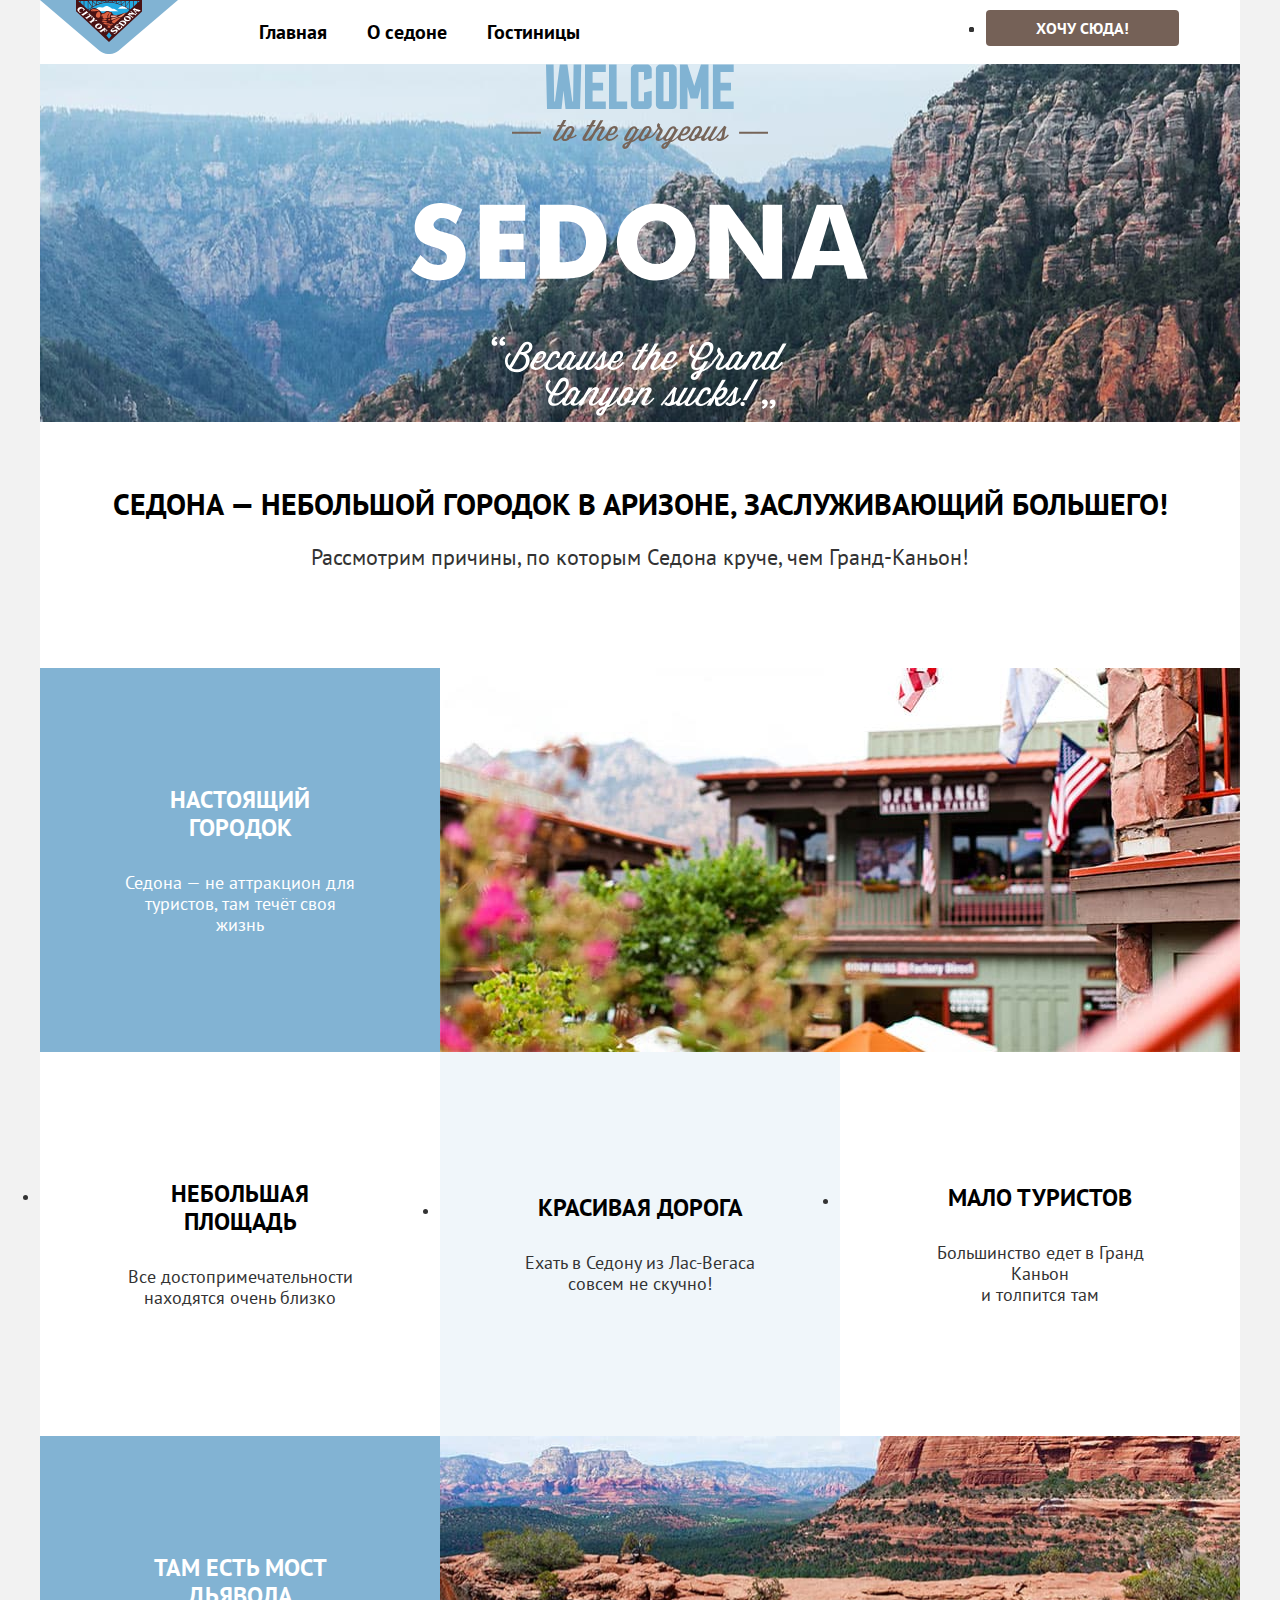
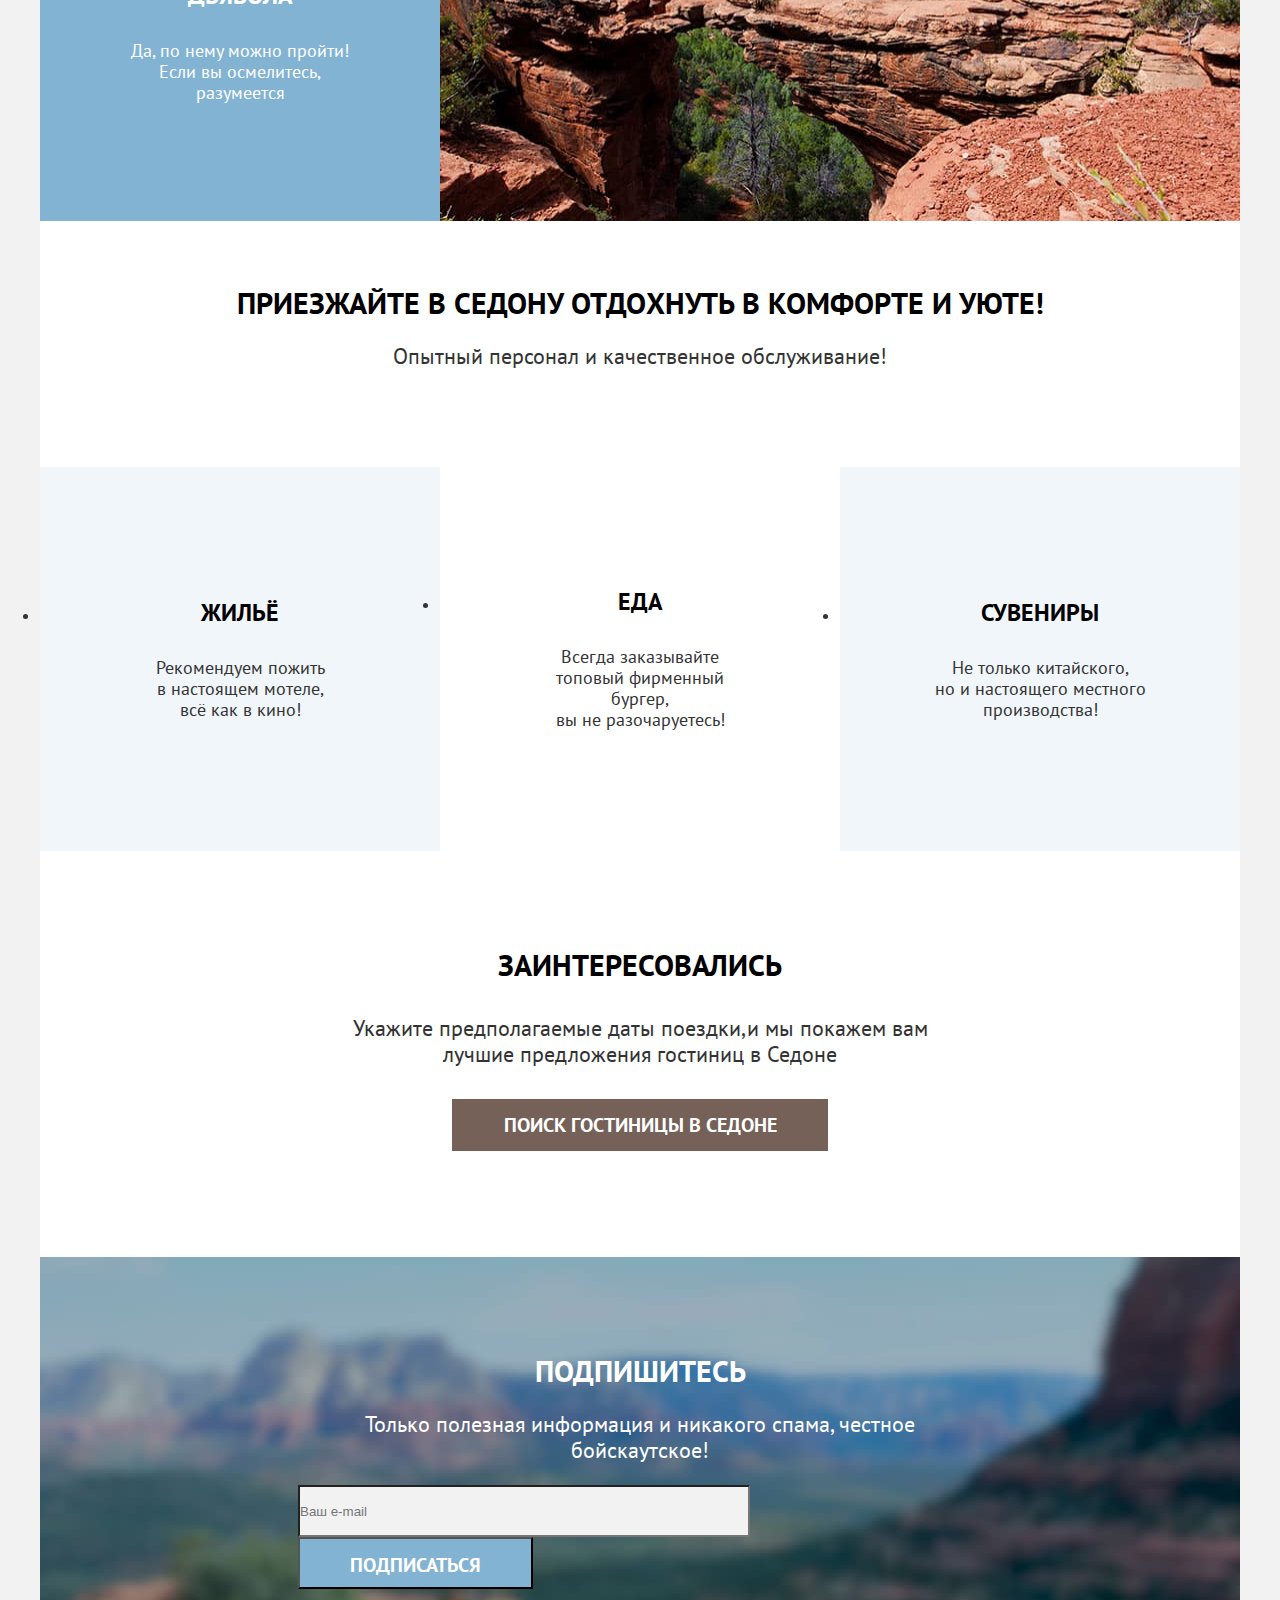
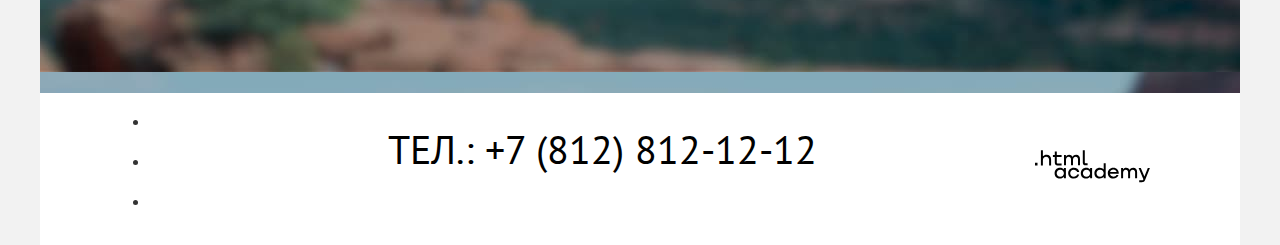
==== commit 51b43e82: "Добавляет сетки компонентам" ====
--- a/index.html
+++ b/index.html
@@ -31,19 +31,19 @@
               <a class="navigation-link" href="#">Гостиницы</a>
             </li>
           </ul>
-          <ul class="navigation-list navigation-user">
-            <li class="navigation-item">
-              <a class="navigation-link" href="#">
+          <ul class=" navigation-user">
+            <li class="navigation-item-user">
+              <a class="navigation-link-user" href="#">
                 <span class="visually-hidden">Поиск</span></a
               >
             </li>
-            <li class="navigation-item">
-              <a class="navigation-link" href="#">
+            <li class="navigation-item-user">
+              <a class="navigation-link-user" href="#">
                 <span class="visually-hidden">Лайки</span>
               </a>
             </li>
-            <li class="navigation-item">
-              <a class="navigation-link button" href="#">Хочу сюда!</a>
+            <li class="navigation-item-user">
+              <a class="navigation-link-user button button-user" href="#">Хочу сюда!</a>
             </li>
           </ul>
         </nav>
@@ -91,25 +91,31 @@
               />
             </li>
             <li class="advantages-item">
+              <div class="advantages-photo-text">
               <h4 class="advantages-title black-title">Небольшая площадь</h4>
               <p class="advantages-description">
                 Все достопримечательности<br />
                 находятся очень близко
               </p>
+            </div>
             </li>
             <li class="advantages-item light-blue-box">
+              <div class="advantages-photo-text">
               <h4 class="advantages-title black-title">Красивая дорога</h4>
               <p class="advantages-description">
                 Ехать в Седону из Лас-Вегаса<br />
                 совсем не скучно!
               </p>
+            </div>
             </li>
             <li class="advantages-item">
+              <div class="advantages-photo-text">
               <h4 class="advantages-title black-title">Мало туристов</h4>
               <p class="advantages-description">
                 Большинство едет в Гранд Каньон<br />
                 и толпится там
               </p>
+              </div>
             </li>
             <li class="advantages-item blue-box advantages-photo">
               <div class="advantages-photo-text">
@@ -121,7 +127,7 @@
                 </p>
               </div>
               <img
-                class="picture-2"
+                class="picture-2 picture"
                 src="/images/advantages/photo-2.jpg"
                 width="800px"
                 height="385px"
@@ -139,26 +145,32 @@
           <!-- Преимущества -->
           <ul class="advantages-list">
             <li class="advantages-item light-blue-box">
+              <div class="advantages-photo-text">
               <h4 class="advantages-title black-title">Жильё</h4>
               <p class="advantages-description">
                 Рекомендуем пожить<br />
                 в настоящем мотеле,<br />
                 всё как в кино!
               </p>
+              </div>
             </li>
             <li class="advantages-item">
+              <div class="advantages-photo-text">
               <h4 class="advantages-title black-title">Еда</h4>
               <p class="advantages-description">
                 Всегда заказывайте <br />топовый фирменный бургер,<br />
                 вы не разочаруетесь!
               </p>
+              </div>
             </li>
             <li class="advantages-item light-blue-box">
+              <div class="advantages-photo-text">
               <h4 class="advantages-title black-title">Сувениры</h4>
               <p class="advantages-description">
                 Не только китайского,<br />
                 но и настоящего местного <br />производства!
               </p>
+              </div>
             </li>
           </ul>
           <!-- Заголовок3 -->
@@ -180,9 +192,8 @@
           <p class="reasons title-wight">
             Только полезная информация и никакого спама, честное бойскаутское!
           </p>
-          <div>
-            <form action="https://echo.htmlacademy.ru">
-              <input
+            <form сlass = "subscribe-wrapper" action="https://echo.htmlacademy.ru">
+              <input class = "subscribe-mail"
                 type="email"
                 name="email"
                 class="form-style"
@@ -193,8 +204,7 @@
                 Подписаться
               </button>
             </form>
-          </div>
-        </div>
+
       </section>
       </main>
       <!-- Футер -->
--- a/styles/styles.css
+++ b/styles/styles.css
@@ -58,6 +58,7 @@
 }
 /* Pages */
 .navigation-link {
+  display: block;
   font-family: "PT Sans", sans-serif;
   font-weight: 700;
   font-size: 20px;
@@ -65,6 +66,7 @@
   color: #000;
   text-decoration: none;
   text-align: center;
+  padding: 20px;
 }
 
 .button {
@@ -99,6 +101,8 @@
   margin: 0 auto;
 }
 .navigation-list {
+  display: flex;
+  flex-wrap: wrap;
   margin: 0;
   padding: 0;
   list-style: none;
@@ -106,8 +110,19 @@
 }
 
 .navigation-user {
+  display: flex;
+  flex-wrap: wrap;
   max-width: 250px;
   margin-left: auto;
+}
+
+.button-user {
+  align-items: center;
+  padding: 8px 50px;
+  width: 160px;
+  height: 36px;
+  background: #756157;
+  border-radius: 4px;
 }
 /* Main */
 .page-container {
@@ -174,7 +189,13 @@
 }
 .advantages-photo-text {
   width: 400px;
-  min-height: 385px;
+  min-height: 384px;
+  padding: 101px 85px;
+  display: flex;
+  flex-direction: column;
+  justify-content: center;
+  align-items: center;
+  gap: 30px;
 }
 
 .blue-box {
@@ -187,17 +208,22 @@
 }
 
 .advantages-title {
+  display: block;
   font-weight: 700;
   font-size: 24px;
   line-height: 28px;
   text-transform: uppercase;
+  margin: 0;
 }
 
 .advantages-description {
+  display: block;
   font-weight: 400;
   font-size: 18px;
   line-height: 21px;
-}
+  margin: 0;
+}
+
 /* Подписаться */
 .main-subscribe {
   width: 1200px;
@@ -205,6 +231,9 @@
   display: flex;
   flex-direction: column;
   padding: 96px 304px;
+  background: #ffffff;
+  align-items: center;
+  gap: 10px;
 }
 
 .section-subscribe {
@@ -218,6 +247,12 @@
 }
 .title-wight {
   color: #ffffff;
+}
+
+.button-search {
+  padding: 8px 50px;
+  width: 376px;
+  height: 52px;
 }
 
 /* Кнопка подписаться */
@@ -234,10 +269,18 @@
   text-transform: uppercase;
 }
 
-.main-subscribe {
-  background: #ffffff;
-}
-
+.subscribe-wrapper {
+  display: flex;
+  width: 232px;
+  height: 52px;
+}
+
+.subscribe-mail {
+  width: 452px;
+  height: 52px;
+  background: #f2f2f2;
+  padding: 0;
+}
 /* Footer */
 .footer-container {
   display: flex;
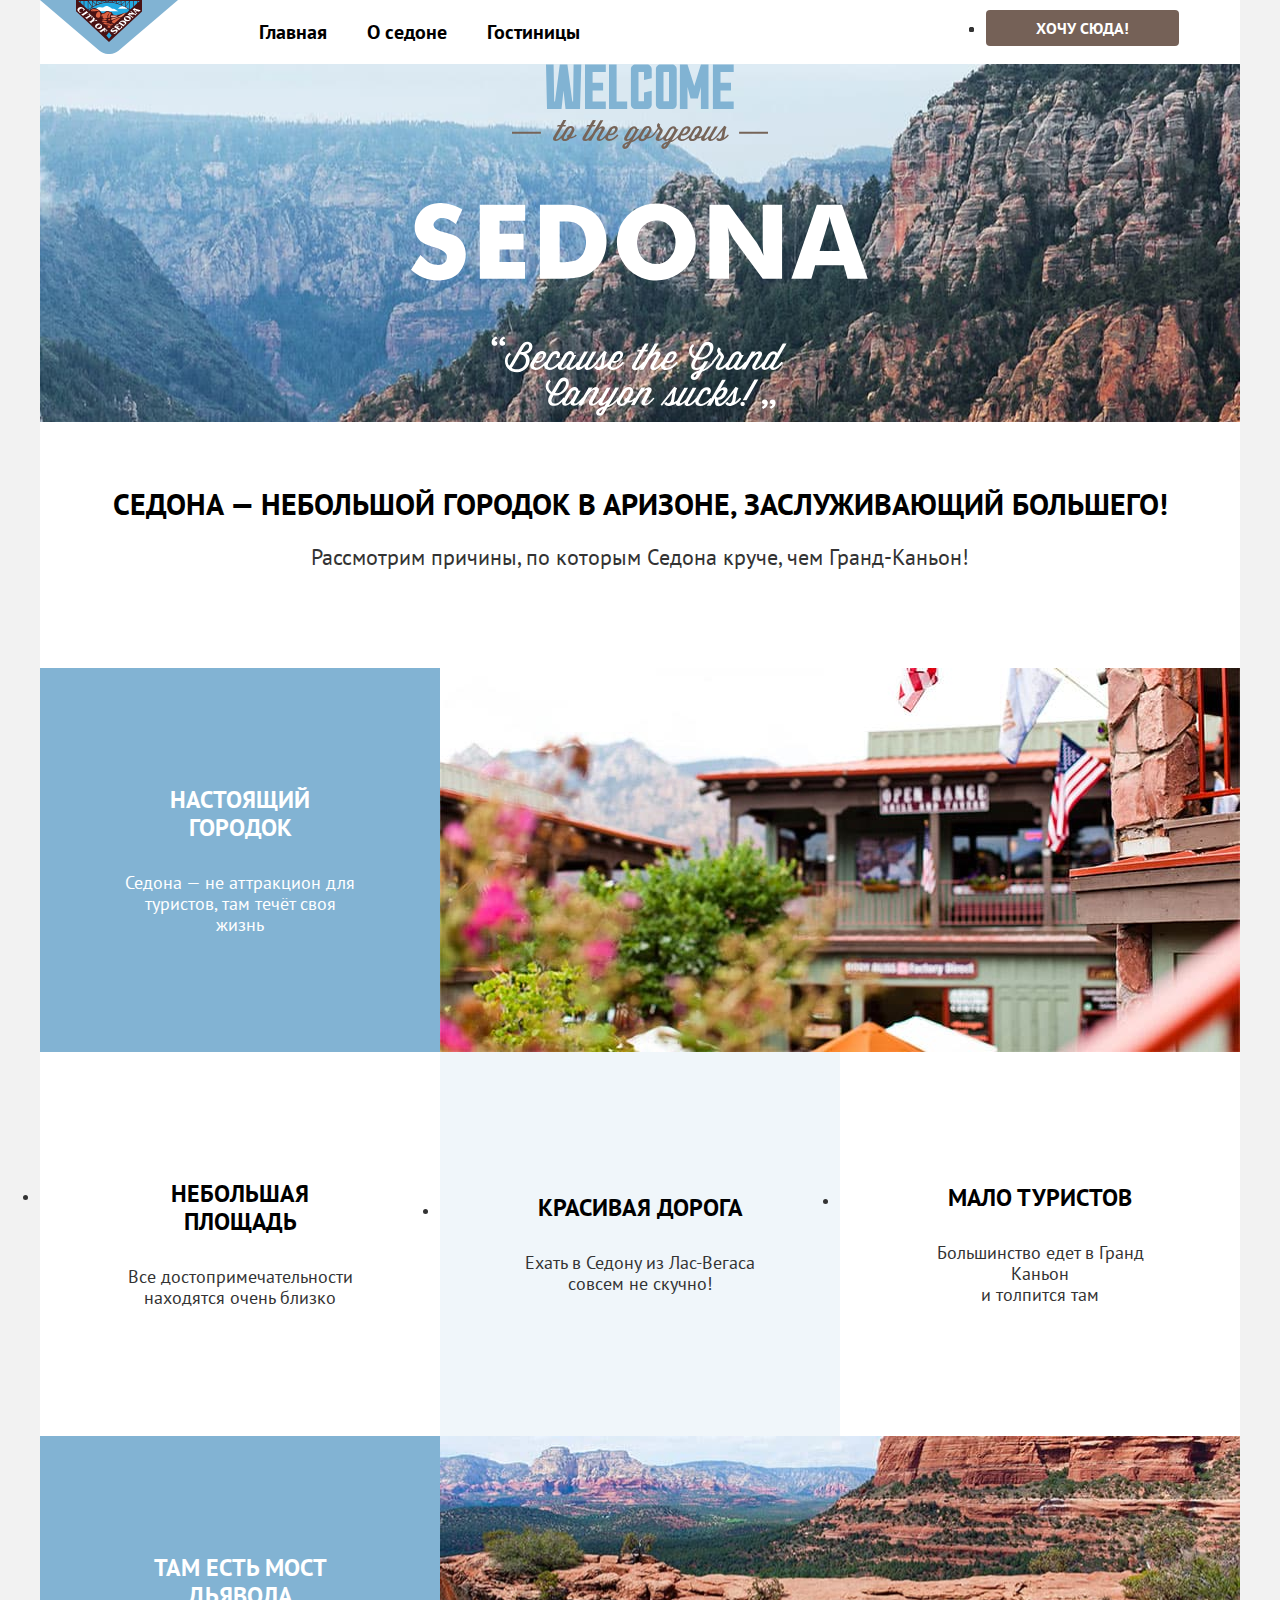
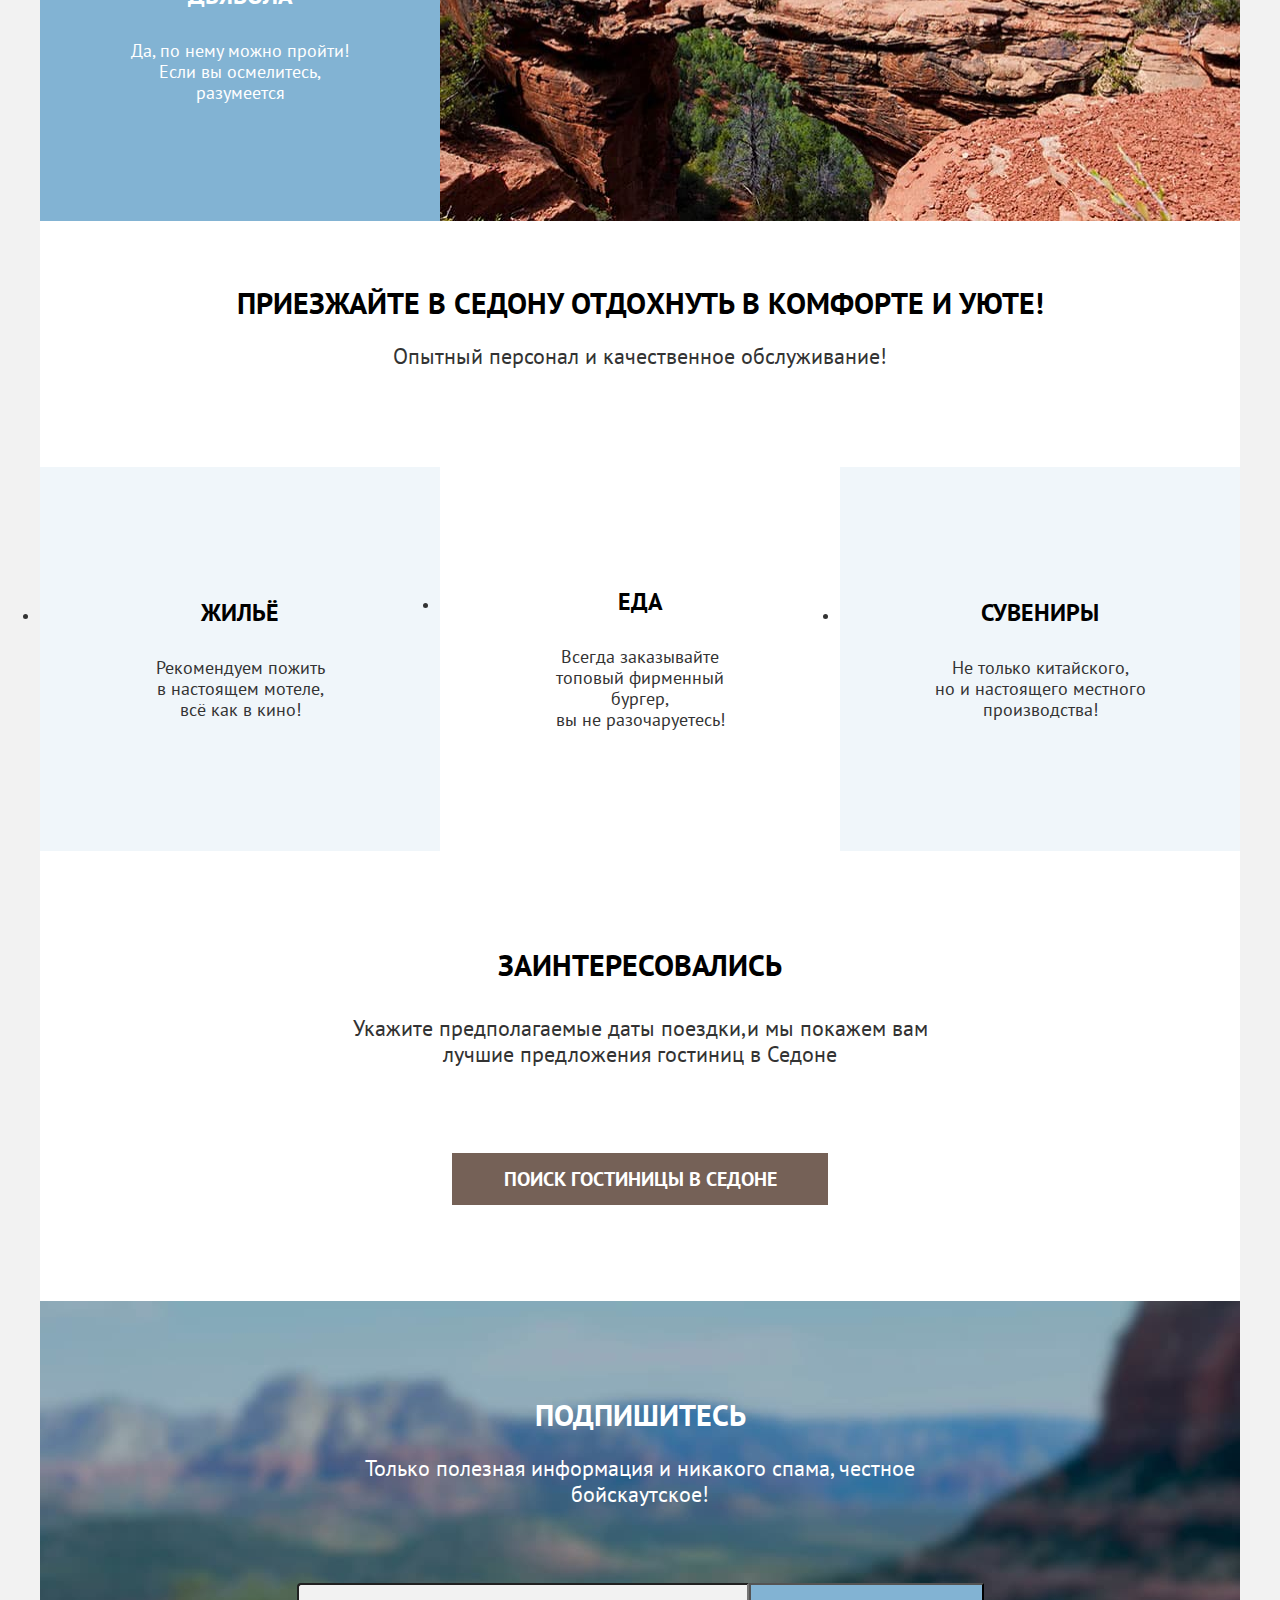
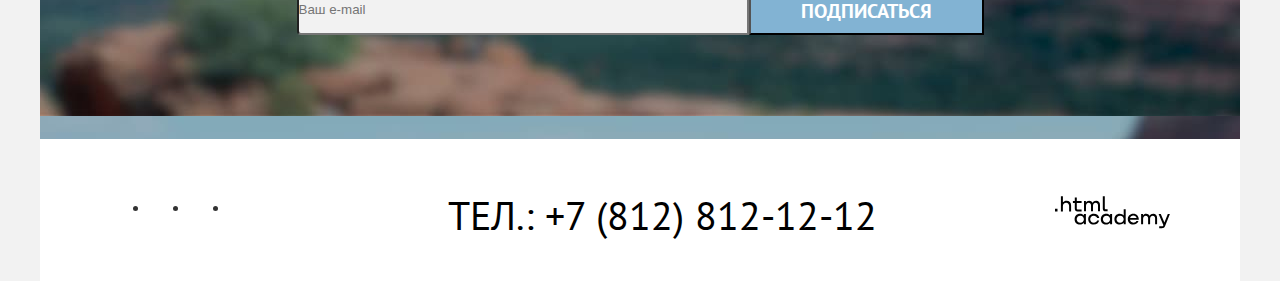
==== commit 7f760457: "Merge pull request #4 from VictoriaMarsV/master" ====
--- a/index.html
+++ b/index.html
@@ -192,7 +192,7 @@
           <p class="reasons title-wight">
             Только полезная информация и никакого спама, честное бойскаутское!
           </p>
-            <form сlass = "subscribe-wrapper" action="https://echo.htmlacademy.ru">
+            <form class = "subscribe-wrapper" action="https://echo.htmlacademy.ru">
               <input class = "subscribe-mail"
                 type="email"
                 name="email"
@@ -246,7 +246,7 @@
               >Тел.: +7 (812) 812-12-12</a
             >
             <a
-              class="navigation-link html-academy-image-link"
+              class="html-academy-image-link"
               href="https://htmlacademy.ru/"
             >
           </div>
--- a/styles/styles.css
+++ b/styles/styles.css
@@ -133,7 +133,7 @@
 .header-resons {
   width: 1200px;
   min-height: 246px;
-  padding: 64px 0px;
+  padding: 64px 0;
 }
 
 /* Hero */
@@ -253,6 +253,7 @@
   padding: 8px 50px;
   width: 376px;
   height: 52px;
+  margin-top: 54px;
 }
 
 /* Кнопка подписаться */
@@ -271,25 +272,26 @@
 
 .subscribe-wrapper {
   display: flex;
-  width: 232px;
-  height: 52px;
+  margin-top: 54px;
 }
 
 .subscribe-mail {
+  display: block;
   width: 452px;
   height: 52px;
   background: #f2f2f2;
   padding: 0;
+  border-radius: 4px 0px 0px 4px;
 }
 /* Footer */
 .footer-container {
   display: flex;
-  width: 1060px;
+  width: 1200px;
   margin: 0 auto;
   flex-direction: row;
   justify-content: space-between;
   align-items: center;
-  padding: 0px;
+  padding: 40px 70px 30px;
   gap: 40px;
 }
 
@@ -302,3 +304,9 @@
   color: #000000;
   text-decoration: none;
 }
+.footer-social-list {
+  display: flex;
+}
+.contacts-phone {
+  padding: 0;
+}
